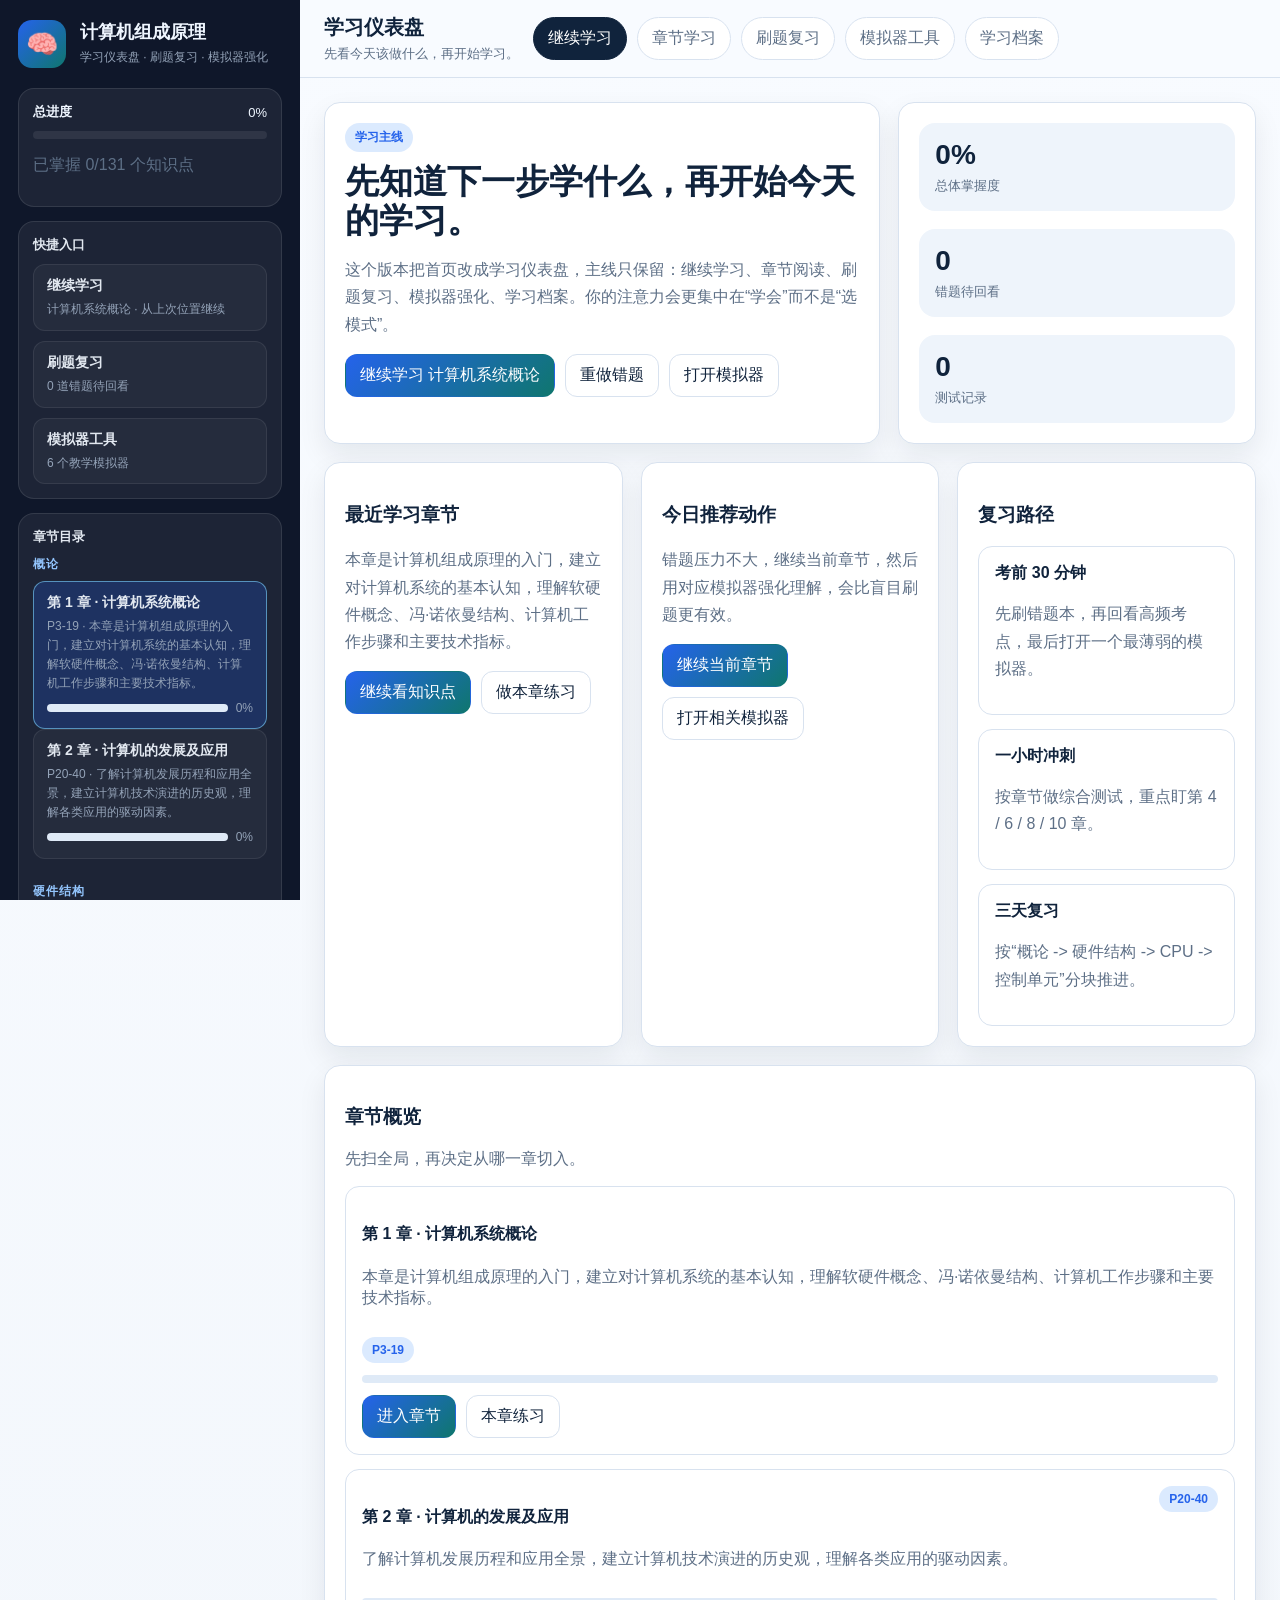
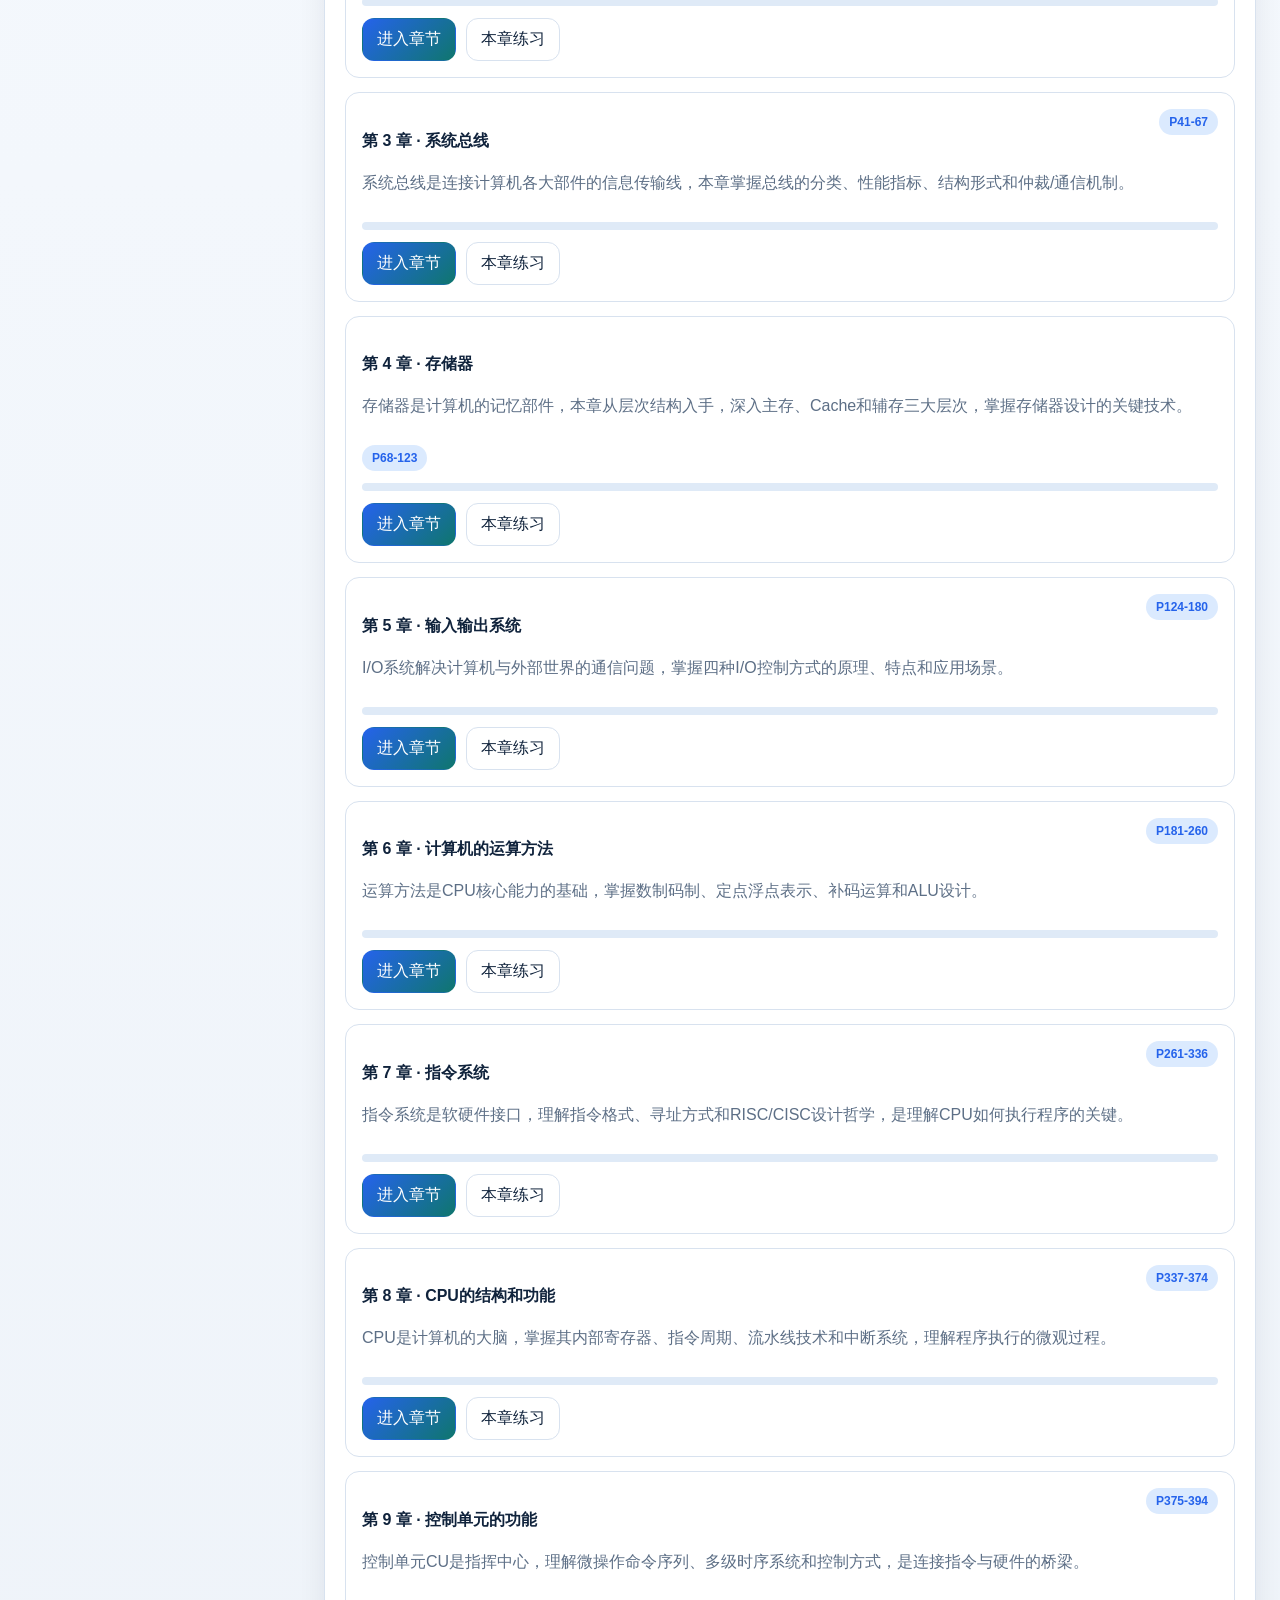
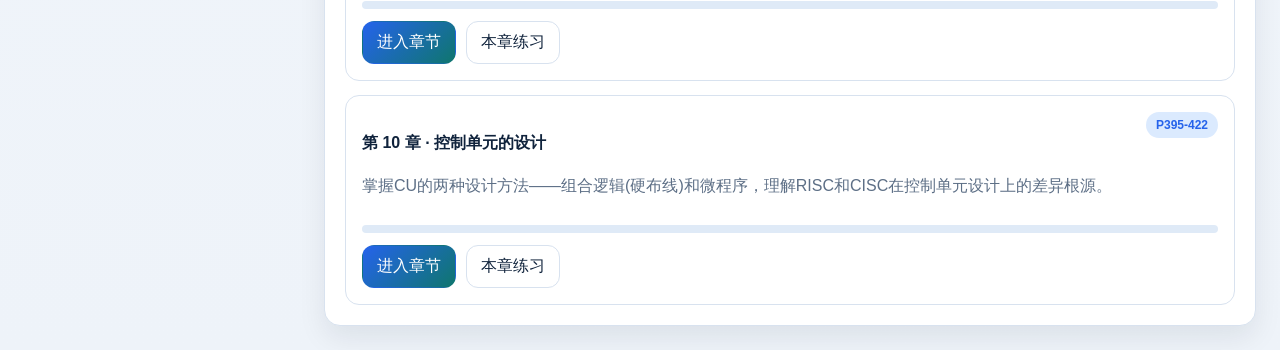
==== index.html @ 7521e86f "feat: rebuild study platform as modular static app" ====
<!DOCTYPE html>
<html lang="zh-CN">
  <head>
    <meta charset="UTF-8" />
    <meta name="viewport" content="width=device-width, initial-scale=1.0" />
    <meta
      name="description"
      content="计算机组成原理学习平台 v2：学习仪表盘、章节学习、刷题复习、模拟器工具一体化静态站。"
    />
    <meta name="theme-color" content="#0f172a" />
    <title>计算机组成原理学习平台</title>
    <link rel="icon" href="./favicon.ico" />
    <link rel="manifest" href="./manifest.json" />
    <link rel="stylesheet" href="./styles.css" />
  </head>
  <body>
    <div class="app-shell">
      <aside id="sidebar" class="sidebar"></aside>
      <div class="main-shell">
        <header id="topbar" class="topbar"></header>
        <main id="page" class="page" aria-live="polite"></main>
      </div>
    </div>
    <script type="module" src="./app.js"></script>
  </body>
</html>
---- styles.css ----
:root {
  --bg: #f4f7fb;
  --surface: #ffffff;
  --surface-alt: #eef4fb;
  --surface-strong: #dfeaf7;
  --ink: #10233c;
  --muted: #5d6f86;
  --line: #d8e2ef;
  --primary: #2563eb;
  --primary-soft: #dbeafe;
  --teal: #0f766e;
  --teal-soft: #ccfbf1;
  --amber: #d97706;
  --amber-soft: #ffedd5;
  --green: #15803d;
  --green-soft: #dcfce7;
  --rose: #be123c;
  --rose-soft: #ffe4e6;
  --shadow: 0 12px 28px rgba(15, 23, 42, 0.08);
  --radius: 16px;
}
* { box-sizing: border-box; }
html, body { margin: 0; padding: 0; min-height: 100%; }
body {
  font-family: -apple-system, BlinkMacSystemFont, 'PingFang SC', 'Segoe UI', sans-serif;
  color: var(--ink);
  background: linear-gradient(180deg, #f8fbff 0%, #eef3f9 100%);
}
button, input, select, textarea { font: inherit; }
a { color: inherit; text-decoration: none; }
ul { margin: 0; padding-left: 18px; }
.app-shell { display: grid; grid-template-columns: 300px minmax(0, 1fr); min-height: 100vh; }
.sidebar {
  background: #0f172a;
  color: #eff6ff;
  padding: 20px 18px;
  position: sticky;
  top: 0;
  align-self: start;
  height: 100vh;
  overflow: auto;
}
.brand { display: flex; gap: 14px; align-items: flex-start; margin-bottom: 20px; }
.brand-mark {
  width: 48px; height: 48px; border-radius: 14px; display: grid; place-items: center;
  background: linear-gradient(135deg, #2563eb, #0f766e); font-size: 26px;
}
.brand h1 { margin: 0; font-size: 18px; }
.brand p { margin: 4px 0 0; color: #94a3b8; font-size: 12px; line-height: 1.5; }
.progress-card, .side-card {
  background: rgba(255,255,255,.06);
  border: 1px solid rgba(255,255,255,.1);
  border-radius: 16px;
  padding: 14px;
  margin-bottom: 14px;
}
.progress-head, .side-card h3 {
  display: flex; justify-content: space-between; align-items: center;
  margin: 0 0 10px; font-size: 13px;
}
.side-card h3 { color: #e2e8f0; }
.progress-bar { height: 8px; border-radius: 999px; background: rgba(255,255,255,.08); overflow: hidden; }
.progress-bar > span { display: block; height: 100%; border-radius: inherit; background: linear-gradient(90deg, #60a5fa, #2dd4bf); }
.quick-list, .chapter-tree { display: grid; gap: 10px; }
.side-link, .chapter-link {
  width: 100%; text-align: left; border: 1px solid rgba(255,255,255,.08);
  background: rgba(255,255,255,.04); color: #e2e8f0; padding: 12px 13px;
  border-radius: 12px; cursor: pointer; transition: .2s ease;
}
.side-link:hover, .chapter-link:hover { background: rgba(255,255,255,.09); transform: translateY(-1px); }
.side-link strong, .chapter-link strong { display: block; font-size: 14px; margin-bottom: 4px; }
.side-link span, .chapter-link span { color: #94a3b8; font-size: 12px; line-height: 1.4; }
.chapter-part { margin-bottom: 14px; }
.chapter-part h4 { margin: 0 0 8px; font-size: 12px; color: #93c5fd; text-transform: uppercase; letter-spacing: .08em; }
.chapter-link.active { border-color: rgba(125, 211, 252, .6); background: rgba(37, 99, 235, .24); }
.chapter-link-meta { display: flex; justify-content: space-between; align-items: center; gap: 8px; margin-top: 8px; }
.main-shell { min-width: 0; display: grid; grid-template-rows: auto minmax(0,1fr); }
.topbar {
  position: sticky; top: 0; z-index: 5; background: rgba(248,251,255,.92);
  backdrop-filter: blur(14px); border-bottom: 1px solid var(--line);
  padding: 14px 24px; display: flex; gap: 14px; align-items: center; flex-wrap: wrap;
}
.topbar h2 { margin: 0 auto 0 0; font-size: 20px; }
.topbar p { margin: 4px 0 0; color: var(--muted); font-size: 13px; }
.nav-pills { display: flex; gap: 10px; flex-wrap: wrap; }
.pill, .btn {
  border: 1px solid var(--line); background: var(--surface); color: var(--muted);
  border-radius: 999px; padding: 10px 14px; cursor: pointer; transition: .2s ease;
}
.btn { border-radius: 12px; color: var(--ink); }
.pill.active { background: var(--ink); color: white; border-color: var(--ink); }
.btn:hover, .pill:hover { transform: translateY(-1px); box-shadow: 0 8px 18px rgba(15, 23, 42, .08); }
.btn.primary { background: linear-gradient(135deg, #2563eb, #0f766e); color: white; border-color: transparent; }
.btn.ghost { background: var(--surface-alt); }
.btn.danger { background: var(--rose-soft); color: var(--rose); border-color: transparent; }
.btn.success { background: var(--green-soft); color: var(--green); border-color: transparent; }
.btn.active { outline: 2px solid rgba(37,99,235,.18); border-color: var(--primary); }
.mobile-toggle { display: none; }
.page { padding: 24px; min-width: 0; }
.stack { display: grid; gap: 18px; }
.hero-grid, .dashboard-grid, .summary-grid, .sim-layout, .archive-grid, .sim-help {
  display: grid; gap: 18px;
}
.hero-grid { grid-template-columns: 1.4fr .9fr; }
.dashboard-grid { grid-template-columns: repeat(3, minmax(0, 1fr)); }
.summary-grid { grid-template-columns: repeat(3, minmax(0, 1fr)); }
.archive-grid { grid-template-columns: 1.1fr .9fr; }
.sim-layout { grid-template-columns: 320px minmax(0, 1fr); align-items: start; }
.sim-help { grid-template-columns: repeat(2, minmax(0, 1fr)); }
.card {
  background: var(--surface); border: 1px solid var(--line); border-radius: var(--radius);
  padding: 20px; box-shadow: var(--shadow);
}
.lead { color: var(--muted); line-height: 1.7; }
.badge, .chip, .meta-pill {
  display: inline-flex; align-items: center; gap: 6px; padding: 6px 10px;
  border-radius: 999px; font-size: 12px; font-weight: 600;
}
.badge { background: var(--primary-soft); color: var(--primary); }
.meta-pill { background: var(--surface-alt); color: var(--muted); }
.chip { background: var(--teal-soft); color: var(--teal); border: 0; cursor: pointer; }
.metric {
  display: grid; gap: 6px; padding: 16px; border-radius: 16px; background: var(--surface-alt);
}
.metric strong { font-size: 28px; }
.metric span { color: var(--muted); font-size: 13px; }
.action-row, .status-row, .toolbar, .filter-row, .list-inline, .chapter-map, .section-actions {
  display: flex; gap: 10px; flex-wrap: wrap;
}
.select, .input {
  width: 100%; border: 1px solid var(--line); border-radius: 12px; padding: 11px 12px;
  background: white; color: var(--ink);
}
.hero-title { font-size: 34px; margin: 10px 0; line-height: 1.15; }
.chapter-card-list, .section-list, .quiz-list, .wrongbook-list, .timeline, .path-list, .sim-stage {
  display: grid; gap: 14px;
}
.chapter-overview-card, .section-card, .quiz-card, .wrong-item, .timeline-card, .sim-card {
  border: 1px solid var(--line); border-radius: 14px; padding: 16px; background: var(--surface);
}
.chapter-overview-card:hover, .sim-card:hover { box-shadow: var(--shadow); }
.chapter-head { display: flex; justify-content: space-between; gap: 12px; align-items: flex-start; flex-wrap: wrap; margin-bottom: 12px; }
.mini-progress { height: 8px; background: var(--surface-strong); border-radius: 999px; overflow: hidden; }
.mini-progress span { display: block; height: 100%; background: linear-gradient(90deg, #2563eb, #22c55e); }
details.point-card {
  border: 1px solid var(--line); border-radius: 14px; padding: 14px 16px; background: #fcfdff;
}
.point-card + .point-card { margin-top: 12px; }
.point-card summary { list-style: none; cursor: pointer; display: grid; gap: 8px; }
.point-card summary::-webkit-details-marker { display: none; }
.point-title-row { display: flex; justify-content: space-between; gap: 12px; align-items: center; }
.point-title-row strong { font-size: 16px; }
.point-summary { color: var(--muted); line-height: 1.7; }
.point-body { margin-top: 12px; color: var(--ink); line-height: 1.8; }
.point-tip { margin-top: 10px; padding: 12px; border-radius: 12px; background: var(--amber-soft); color: #92400e; }
.svg-box { margin-top: 12px; padding: 14px; border-radius: 12px; background: #0f172a; overflow: auto; }
.svg-box svg { width: 100%; height: auto; display: block; }
.quiz-card.correct { border-color: rgba(21,128,61,.35); background: #f0fdf4; }
.quiz-card.wrong { border-color: rgba(190,24,60,.35); background: #fff1f2; }
.option-list { display: grid; gap: 10px; margin-top: 12px; }
.option-btn {
  width: 100%; text-align: left; border: 1px solid var(--line); background: white;
  border-radius: 12px; padding: 12px 14px; cursor: pointer; transition: .18s ease;
}
.option-btn:hover { border-color: var(--primary); background: #f8fbff; }
.option-btn.selected { border-color: var(--primary); background: var(--primary-soft); }
.option-btn.correct { border-color: var(--green); background: var(--green-soft); }
.option-btn.wrong { border-color: var(--rose); background: var(--rose-soft); }
.feedback {
  margin-top: 12px; padding: 12px 14px; border-radius: 12px; font-size: 14px; line-height: 1.7;
}
.feedback.correct { background: var(--green-soft); color: var(--green); }
.feedback.wrong { background: var(--rose-soft); color: var(--rose); }
.sim-card.active { border-color: var(--primary); background: #f8fbff; }
.sim-card p, .muted, .group-sub, .footer-note { color: var(--muted); }
.sim-stage canvas { width: 100%; max-width: 100%; border-radius: 14px; background: #0f172a; }
.score-box {
  display: flex; align-items: center; justify-content: space-between; gap: 12px; padding: 16px;
  border-radius: 14px; background: var(--surface-alt); margin-top: 14px;
}
.score-box strong { font-size: 30px; }
.table-like { display: grid; gap: 10px; }
.table-row {
  display: grid; grid-template-columns: 1.3fr 1fr 1fr; gap: 12px; padding: 12px 14px;
  border-radius: 12px; background: var(--surface-alt);
}
.empty-state {
  border: 1px dashed var(--line); border-radius: 16px; padding: 32px 20px; text-align: center;
  color: var(--muted); background: rgba(255,255,255,.45);
}
@media (max-width: 1100px) {
  .hero-grid, .dashboard-grid, .archive-grid, .sim-layout, .sim-help { grid-template-columns: 1fr; }
}
@media (max-width: 860px) {
  .app-shell { grid-template-columns: 1fr; }
  .sidebar {
    position: fixed; inset: 0 auto 0 0; width: min(86vw, 320px); transform: translateX(-100%);
    transition: transform .25s ease; z-index: 20;
  }
  .sidebar.open { transform: translateX(0); }
  .mobile-toggle { display: inline-flex; }
  .page, .topbar { padding-left: 16px; padding-right: 16px; }
  .topbar h2 { order: 2; width: 100%; }
}
@media (max-width: 640px) {
  .page { padding: 14px; }
  .hero-title { font-size: 28px; }
  .summary-grid { grid-template-columns: 1fr; }
  .table-row { grid-template-columns: 1fr; }
}

.error-box {
  margin-top: 14px;
  padding: 14px;
  border-radius: 12px;
  background: #0f172a;
  color: #e2e8f0;
  overflow: auto;
  white-space: pre-wrap;
}
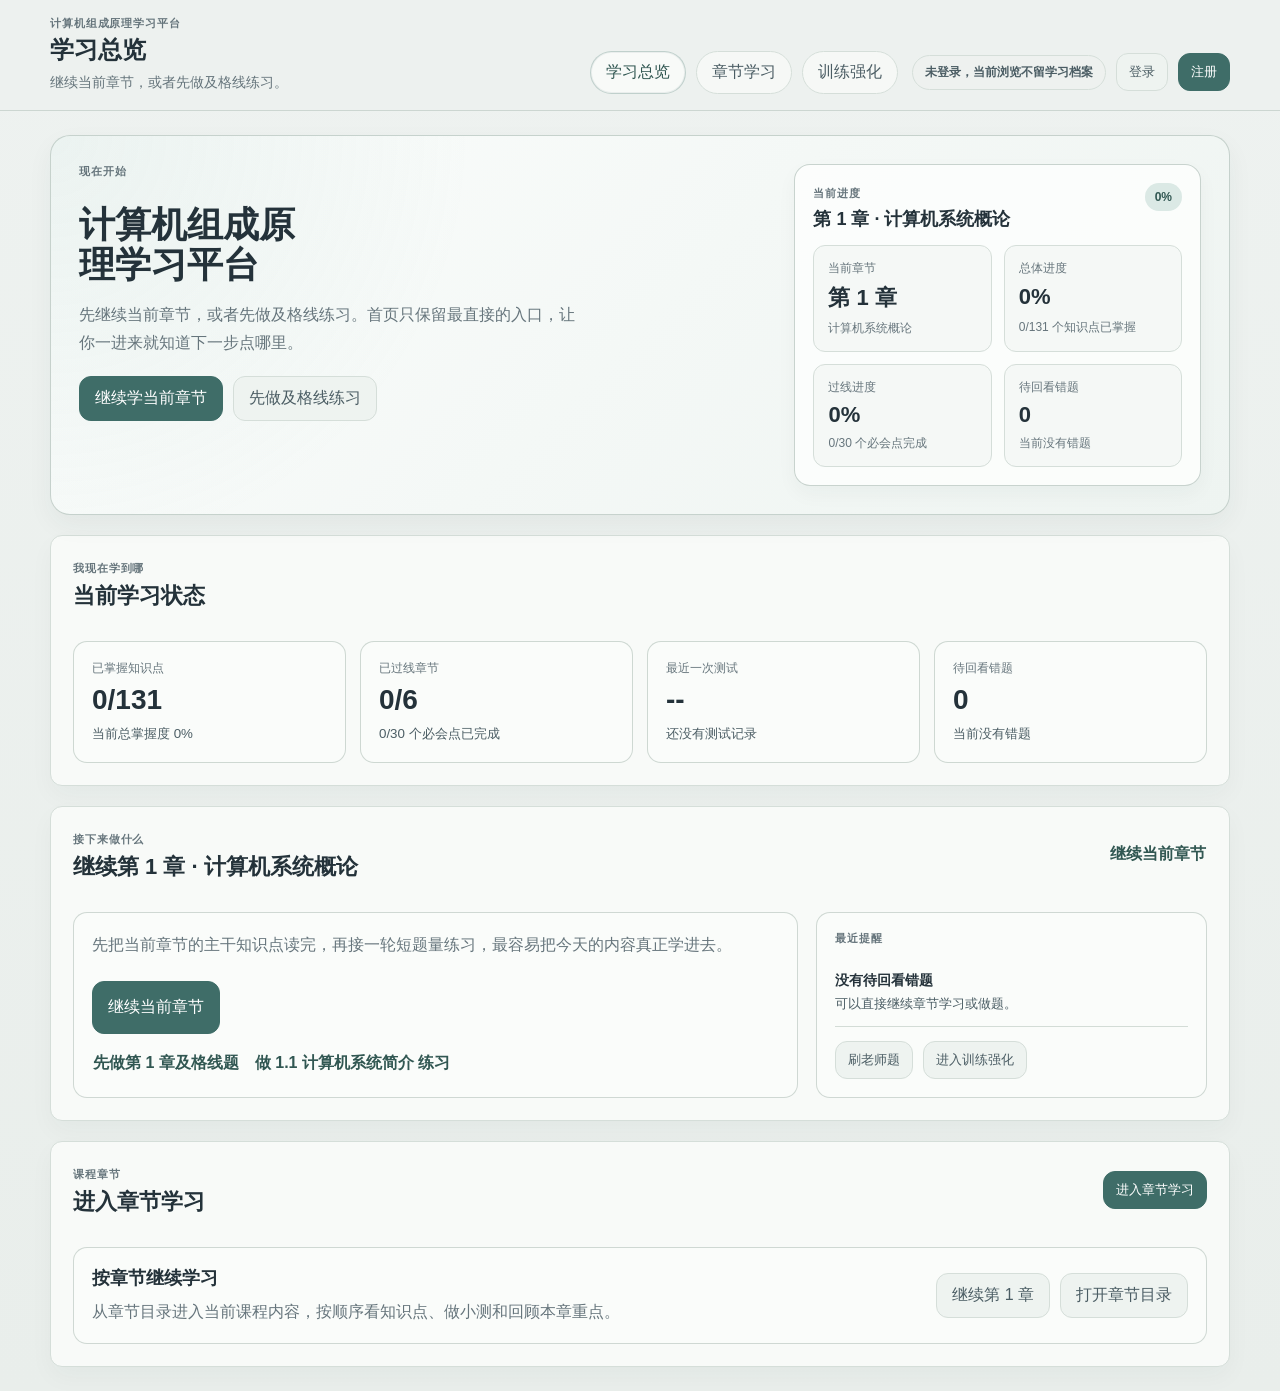
==== commit 24ec7b56: "Add branded site favicon set" ====
--- a/index.html
+++ b/index.html
@@ -9,7 +9,8 @@
     />
     <meta name="theme-color" content="#0f172a" />
     <title>计算机组成原理学习平台</title>
-    <link rel="icon" href="./favicon.ico" />
+    <link rel="icon" href="./favicon.svg" type="image/svg+xml" />
+    <link rel="alternate icon" href="./favicon.ico" />
     <link rel="manifest" href="./manifest.json" />
     <link rel="stylesheet" href="./styles.css" />
   </head>
--- a/styles.css
+++ b/styles.css
@@ -1,220 +1,1691 @@
 :root {
-  --bg: #f4f7fb;
-  --surface: #ffffff;
-  --surface-alt: #eef4fb;
-  --surface-strong: #dfeaf7;
-  --ink: #10233c;
-  --muted: #5d6f86;
-  --line: #d8e2ef;
-  --primary: #2563eb;
-  --primary-soft: #dbeafe;
-  --teal: #0f766e;
-  --teal-soft: #ccfbf1;
-  --amber: #d97706;
-  --amber-soft: #ffedd5;
-  --green: #15803d;
-  --green-soft: #dcfce7;
-  --rose: #be123c;
-  --rose-soft: #ffe4e6;
-  --shadow: 0 12px 28px rgba(15, 23, 42, 0.08);
-  --radius: 16px;
-}
+  --bg: #edf1ef;
+  --surface: #f8faf8;
+  --surface-soft: #f2f5f3;
+  --surface-alt: #e8eeeb;
+  --line: #d5ded9;
+  --line-strong: #c3cec8;
+  --ink: #24323a;
+  --muted: #66757c;
+  --muted-strong: #4b5d64;
+  --primary: #3f6d68;
+  --primary-soft: #dbe9e5;
+  --primary-strong: #315752;
+  --green: #3f8067;
+  --green-soft: #e3f0e8;
+  --amber: #9b7441;
+  --amber-soft: #f4eadb;
+  --rose: #9d616a;
+  --rose-soft: #f4e7ea;
+  --shadow: 0 10px 24px rgba(36, 50, 58, 0.035);
+  --radius: 12px;
+  --radius-sm: 9px;
+  --max-width: 1180px;
+}
+
 * { box-sizing: border-box; }
 html, body { margin: 0; padding: 0; min-height: 100%; }
 body {
   font-family: -apple-system, BlinkMacSystemFont, 'PingFang SC', 'Segoe UI', sans-serif;
+  background: linear-gradient(180deg, #eef2f0 0%, #e9eeeb 100%);
   color: var(--ink);
-  background: linear-gradient(180deg, #f8fbff 0%, #eef3f9 100%);
 }
 button, input, select, textarea { font: inherit; }
 a { color: inherit; text-decoration: none; }
+h1, h2, h3, h4, p { margin: 0; }
 ul { margin: 0; padding-left: 18px; }
-.app-shell { display: grid; grid-template-columns: 300px minmax(0, 1fr); min-height: 100vh; }
+
+.app-shell {
+  min-height: 100vh;
+  display: grid;
+  transition: grid-template-columns .2s ease;
+}
+.app-shell.overview-layout { grid-template-columns: minmax(0, 1fr); }
+.app-shell.workspace-layout { grid-template-columns: 276px minmax(0, 1fr); }
+.app-shell.workspace-layout.chapter-sidebar-collapsed { grid-template-columns: 76px minmax(0, 1fr); }
+
 .sidebar {
-  background: #0f172a;
-  color: #eff6ff;
+  background: #f1f4f2;
+  border-right: 1px solid var(--line);
   padding: 20px 18px;
   position: sticky;
   top: 0;
-  align-self: start;
   height: 100vh;
   overflow: auto;
 }
-.brand { display: flex; gap: 14px; align-items: flex-start; margin-bottom: 20px; }
-.brand-mark {
-  width: 48px; height: 48px; border-radius: 14px; display: grid; place-items: center;
-  background: linear-gradient(135deg, #2563eb, #0f766e); font-size: 26px;
-}
-.brand h1 { margin: 0; font-size: 18px; }
-.brand p { margin: 4px 0 0; color: #94a3b8; font-size: 12px; line-height: 1.5; }
-.progress-card, .side-card {
-  background: rgba(255,255,255,.06);
-  border: 1px solid rgba(255,255,255,.1);
-  border-radius: 16px;
+.sidebar-empty { display: none; }
+.sidebar.collapsed {
+  padding: 20px 10px;
+  overflow: hidden;
+}
+.rail-brand {
+  display: flex;
+  gap: 12px;
+  align-items: center;
+  margin-bottom: 18px;
+}
+.rail-brand-collapsed {
+  flex-direction: column;
+  align-items: center;
+}
+.rail-mark {
+  width: 38px;
+  height: 38px;
+  border-radius: 12px;
+  display: grid;
+  place-items: center;
+  background: #d8e5e0;
+  color: var(--primary-strong);
+  font-weight: 700;
+}
+.rail-brand h1 { font-size: 17px; }
+.rail-brand p { margin-top: 4px; color: var(--muted); font-size: 12px; }
+.rail-toolbar {
+  display: flex;
+  justify-content: flex-end;
+  margin-bottom: 14px;
+}
+.rail-collapse-btn {
+  width: 38px;
+  height: 38px;
+  padding: 0;
+}
+.rail-panel {
+  background: rgba(248, 250, 248, 0.88);
+  border: 1px solid var(--line);
+  border-radius: 12px;
   padding: 14px;
   margin-bottom: 14px;
-}
-.progress-head, .side-card h3 {
-  display: flex; justify-content: space-between; align-items: center;
-  margin: 0 0 10px; font-size: 13px;
-}
-.side-card h3 { color: #e2e8f0; }
-.progress-bar { height: 8px; border-radius: 999px; background: rgba(255,255,255,.08); overflow: hidden; }
-.progress-bar > span { display: block; height: 100%; border-radius: inherit; background: linear-gradient(90deg, #60a5fa, #2dd4bf); }
-.quick-list, .chapter-tree { display: grid; gap: 10px; }
-.side-link, .chapter-link {
-  width: 100%; text-align: left; border: 1px solid rgba(255,255,255,.08);
-  background: rgba(255,255,255,.04); color: #e2e8f0; padding: 12px 13px;
-  border-radius: 12px; cursor: pointer; transition: .2s ease;
-}
-.side-link:hover, .chapter-link:hover { background: rgba(255,255,255,.09); transform: translateY(-1px); }
-.side-link strong, .chapter-link strong { display: block; font-size: 14px; margin-bottom: 4px; }
-.side-link span, .chapter-link span { color: #94a3b8; font-size: 12px; line-height: 1.4; }
-.chapter-part { margin-bottom: 14px; }
-.chapter-part h4 { margin: 0 0 8px; font-size: 12px; color: #93c5fd; text-transform: uppercase; letter-spacing: .08em; }
-.chapter-link.active { border-color: rgba(125, 211, 252, .6); background: rgba(37, 99, 235, .24); }
-.chapter-link-meta { display: flex; justify-content: space-between; align-items: center; gap: 8px; margin-top: 8px; }
-.main-shell { min-width: 0; display: grid; grid-template-rows: auto minmax(0,1fr); }
+  box-shadow: 0 4px 10px rgba(36, 50, 58, 0.025);
+}
+.rail-progress .muted { margin-top: 8px; }
+.rail-head {
+  display: flex;
+  justify-content: space-between;
+  align-items: center;
+  margin-bottom: 10px;
+  font-size: 13px;
+}
+.rail-head span { color: var(--muted-strong); }
+.rail-stat {
+  display: flex;
+  justify-content: space-between;
+  gap: 12px;
+  font-size: 13px;
+  padding: 8px 0;
+  border-bottom: 1px solid rgba(215, 226, 232, 0.7);
+}
+.rail-stat:last-child { border-bottom: 0; }
+.rail-stat span { color: var(--muted); }
+.rail-stat strong { color: var(--ink); }
+.rail-panel h3 { font-size: 14px; margin-bottom: 10px; }
+.chapter-tree.compact { display: grid; gap: 8px; }
+.chapter-part { display: grid; gap: 6px; }
+.chapter-part h4 {
+  margin: 2px 0 0;
+  font-size: 12px;
+  color: var(--muted);
+  text-transform: uppercase;
+  letter-spacing: .08em;
+}
+.chapter-link {
+  width: 100%;
+  text-align: left;
+  border: 1px solid var(--line);
+  border-radius: 10px;
+  padding: 9px 11px;
+  background: var(--surface);
+  color: var(--ink);
+  cursor: pointer;
+  transition: .18s ease;
+}
+.chapter-link:hover { border-color: var(--line-strong); background: var(--surface-soft); }
+.chapter-link.active { border-color: var(--primary); background: #f1f6f4; }
+.chapter-link strong { display: block; font-size: 13px; line-height: 1.28; }
+.chapter-link span { display: block; margin-top: 3px; font-size: 11px; line-height: 1.42; color: var(--muted); }
+.chapter-link-row {
+  display: flex;
+  justify-content: space-between;
+  align-items: center;
+  gap: 8px;
+}
+.chapter-link-meta {
+  display: flex;
+  align-items: center;
+  flex-wrap: wrap;
+  gap: 6px 10px;
+  margin-top: 7px;
+  font-size: 11px;
+  color: var(--muted-strong);
+}
+.chapter-node {
+  display: grid;
+  gap: 6px;
+}
+.chapter-node-head {
+  display: grid;
+  grid-template-columns: minmax(0, 1fr) 30px;
+  gap: 6px;
+  align-items: stretch;
+}
+.chapter-expand-btn {
+  width: 30px;
+  height: 30px;
+  padding: 0;
+  min-height: 30px;
+  border-radius: 9px;
+  font-size: 11px;
+}
+.section-tree {
+  display: grid;
+  gap: 6px;
+  padding-left: 10px;
+}
+.section-link {
+  width: 100%;
+  text-align: left;
+  border: 1px solid rgba(197, 208, 202, 0.85);
+  border-radius: 9px;
+  padding: 8px 10px;
+  background: rgba(248, 250, 248, 0.92);
+  color: var(--ink);
+  cursor: pointer;
+  transition: .18s ease;
+}
+.section-link:hover { border-color: var(--line-strong); background: var(--surface-soft); }
+.section-link.active { border-color: var(--primary); background: #ecf4f1; }
+.section-link-row {
+  display: flex;
+  align-items: center;
+  justify-content: space-between;
+  gap: 6px;
+}
+.section-link strong { display: block; font-size: 12px; line-height: 1.28; }
+.section-link span { display: block; margin-top: 2px; font-size: 11px; line-height: 1.38; color: var(--muted); }
+.chapter-outline-list, .stack-xs, .featured-list, .dense-list, .timeline-list, .wrongbook-list, .point-list, .simulator-card-list { display: grid; gap: 10px; }
+.outline-chip, .map-row, .featured-item, .timeline-item {
+  padding: 10px 12px;
+  border-radius: 10px;
+  background: var(--surface-alt);
+  color: var(--muted-strong);
+  font-size: 13px;
+}
+.featured-item, .timeline-item { display: grid; gap: 4px; }
+.timeline-item small { color: var(--muted); }
+
+.main-shell { min-width: 0; display: grid; grid-template-rows: auto minmax(0, 1fr); }
 .topbar {
-  position: sticky; top: 0; z-index: 5; background: rgba(248,251,255,.92);
-  backdrop-filter: blur(14px); border-bottom: 1px solid var(--line);
-  padding: 14px 24px; display: flex; gap: 14px; align-items: center; flex-wrap: wrap;
-}
-.topbar h2 { margin: 0 auto 0 0; font-size: 20px; }
-.topbar p { margin: 4px 0 0; color: var(--muted); font-size: 13px; }
-.nav-pills { display: flex; gap: 10px; flex-wrap: wrap; }
-.pill, .btn {
-  border: 1px solid var(--line); background: var(--surface); color: var(--muted);
-  border-radius: 999px; padding: 10px 14px; cursor: pointer; transition: .2s ease;
-}
-.btn { border-radius: 12px; color: var(--ink); }
-.pill.active { background: var(--ink); color: white; border-color: var(--ink); }
-.btn:hover, .pill:hover { transform: translateY(-1px); box-shadow: 0 8px 18px rgba(15, 23, 42, .08); }
-.btn.primary { background: linear-gradient(135deg, #2563eb, #0f766e); color: white; border-color: transparent; }
-.btn.ghost { background: var(--surface-alt); }
-.btn.danger { background: var(--rose-soft); color: var(--rose); border-color: transparent; }
-.btn.success { background: var(--green-soft); color: var(--green); border-color: transparent; }
-.btn.active { outline: 2px solid rgba(37,99,235,.18); border-color: var(--primary); }
+  position: sticky;
+  top: 0;
+  z-index: 10;
+  background: rgba(237, 241, 239, 0.9);
+  backdrop-filter: blur(14px);
+  border-bottom: 1px solid rgba(197, 208, 202, 0.82);
+  padding: 16px 24px;
+}
+.topbar-inner {
+  width: min(100%, var(--max-width));
+  margin: 0 auto;
+  display: flex;
+  justify-content: space-between;
+  align-items: flex-end;
+  gap: 18px;
+  flex-wrap: wrap;
+}
+.topbar-left {
+  display: flex;
+  gap: 14px;
+  align-items: flex-start;
+}
+.topbar-copy {
+  display: grid;
+  gap: 2px;
+}
+.topbar-right {
+  display: flex;
+  gap: 14px;
+  align-items: center;
+  justify-content: flex-end;
+  flex-wrap: wrap;
+}
+.account-bar {
+  display: flex;
+  gap: 10px;
+  align-items: center;
+  flex-wrap: wrap;
+}
+.sync-pill {
+  display: inline-flex;
+  align-items: center;
+  padding: 8px 12px;
+  border-radius: 999px;
+  background: #eef3f0;
+  border: 1px solid var(--line);
+  color: var(--muted-strong);
+  font-size: 12px;
+  font-weight: 600;
+}
+.sync-pill.synced { background: var(--green-soft); color: var(--green); }
+.sync-pill.pending { background: var(--amber-soft); color: var(--amber); }
+.sync-pill.syncing { background: var(--primary-soft); color: var(--primary-strong); }
+.sync-pill.sync-error { background: var(--rose-soft); color: var(--rose); }
+.sync-pill.local-only { background: #eef1ef; color: var(--muted-strong); }
+.topbar h2 { margin-top: 4px; font-size: 24px; line-height: 1.1; }
+.topbar p { margin-top: 6px; color: var(--muted); font-size: 14px; max-width: 720px; line-height: 1.6; }
+.eyebrow {
+  display: inline-flex;
+  align-items: center;
+  gap: 6px;
+  font-size: 11px;
+  font-weight: 700;
+  text-transform: uppercase;
+  letter-spacing: .08em;
+  color: var(--muted);
+}
+.primary-tabs {
+  display: flex;
+  gap: 10px;
+  flex-wrap: wrap;
+}
+.primary-tab, .segment-tab, .btn, .icon-btn, .text-link, .chip-btn {
+  border: 1px solid transparent;
+  background: transparent;
+  color: inherit;
+  cursor: pointer;
+}
+.primary-tab {
+  padding: 10px 15px;
+  border-radius: 999px;
+  background: rgba(248, 250, 248, 0.78);
+  border-color: var(--line);
+  color: var(--muted-strong);
+  transition: .18s ease;
+}
+.primary-tab.active {
+  background: var(--surface);
+  border-color: rgba(63, 109, 104, 0.3);
+  color: var(--primary-strong);
+  box-shadow: inset 0 0 0 1px rgba(63, 109, 104, 0.08);
+}
+.icon-btn {
+  width: 40px;
+  height: 40px;
+  border-radius: 12px;
+  background: rgba(248, 250, 248, 0.86);
+  border: 1px solid var(--line);
+}
 .mobile-toggle { display: none; }
-.page { padding: 24px; min-width: 0; }
-.stack { display: grid; gap: 18px; }
-.hero-grid, .dashboard-grid, .summary-grid, .sim-layout, .archive-grid, .sim-help {
-  display: grid; gap: 18px;
-}
-.hero-grid { grid-template-columns: 1.4fr .9fr; }
-.dashboard-grid { grid-template-columns: repeat(3, minmax(0, 1fr)); }
-.summary-grid { grid-template-columns: repeat(3, minmax(0, 1fr)); }
-.archive-grid { grid-template-columns: 1.1fr .9fr; }
-.sim-layout { grid-template-columns: 320px minmax(0, 1fr); align-items: start; }
-.sim-help { grid-template-columns: repeat(2, minmax(0, 1fr)); }
-.card {
-  background: var(--surface); border: 1px solid var(--line); border-radius: var(--radius);
-  padding: 20px; box-shadow: var(--shadow);
-}
-.lead { color: var(--muted); line-height: 1.7; }
-.badge, .chip, .meta-pill {
-  display: inline-flex; align-items: center; gap: 6px; padding: 6px 10px;
-  border-radius: 999px; font-size: 12px; font-weight: 600;
-}
-.badge { background: var(--primary-soft); color: var(--primary); }
-.meta-pill { background: var(--surface-alt); color: var(--muted); }
-.chip { background: var(--teal-soft); color: var(--teal); border: 0; cursor: pointer; }
-.metric {
-  display: grid; gap: 6px; padding: 16px; border-radius: 16px; background: var(--surface-alt);
-}
-.metric strong { font-size: 28px; }
-.metric span { color: var(--muted); font-size: 13px; }
-.action-row, .status-row, .toolbar, .filter-row, .list-inline, .chapter-map, .section-actions {
-  display: flex; gap: 10px; flex-wrap: wrap;
+.page {
+  min-width: 0;
+  padding: 24px;
+}
+.page-stack, .overview-stack { width: min(100%, var(--max-width)); margin: 0 auto; display: grid; gap: 20px; }
+.surface-panel {
+  background: var(--surface);
+  border: 1px solid var(--line);
+  border-radius: var(--radius);
+  padding: 22px;
+  box-shadow: var(--shadow);
+}
+.compact-panel { padding: 18px; }
+.emphasis-panel { background: linear-gradient(180deg, #f7faf8 0%, #f1f5f3 100%); }
+.body-copy, .muted, .question-head span, .wrong-meta, .footer-note { color: var(--muted); line-height: 1.7; }
+.auth-layer {
+  position: fixed;
+  inset: 0;
+  pointer-events: none;
+  z-index: 40;
+}
+.auth-layer.open {
+  pointer-events: auto;
+}
+.auth-backdrop {
+  position: absolute;
+  inset: 0;
+  background: rgba(26, 36, 41, 0.42);
+}
+.auth-modal {
+  position: absolute;
+  top: 50%;
+  left: 50%;
+  width: min(92vw, 520px);
+  transform: translate(-50%, -50%);
+  display: grid;
+  gap: 18px;
+  box-shadow: 0 24px 60px rgba(23, 35, 40, 0.16);
+}
+.auth-modal-head {
+  display: flex;
+  justify-content: space-between;
+  gap: 16px;
+  align-items: flex-start;
+}
+.auth-stack {
+  display: grid;
+  gap: 14px;
+}
+.field-stack {
+  display: grid;
+  gap: 8px;
+}
+.field-label {
+  color: var(--muted-strong);
+  font-size: 13px;
+  font-weight: 600;
+}
+.auth-info-card,
+.generated-box {
+  display: grid;
+  gap: 10px;
+  padding: 16px;
+  border-radius: 12px;
+  background: var(--surface-soft);
+  border: 1px solid var(--line);
+}
+.auth-info-row {
+  display: flex;
+  justify-content: space-between;
+  gap: 12px;
+  align-items: center;
+}
+.auth-info-row span {
+  color: var(--muted);
+  font-size: 13px;
+}
+.auth-info-row strong {
+  color: var(--ink);
+  font-size: 14px;
+}
+.danger-box {
+  display: grid;
+  gap: 10px;
+  padding: 16px;
+  border-radius: 12px;
+  background: #fbf4f5;
+  border: 1px solid rgba(157, 97, 106, 0.2);
+}
+.section-heading {
+  display: flex;
+  justify-content: space-between;
+  gap: 14px;
+  align-items: center;
+  margin-bottom: 16px;
+}
+.section-heading.align-start { align-items: flex-start; }
+.section-heading.spread { align-items: flex-start; }
+.section-heading h3 { margin-top: 6px; font-size: 22px; line-height: 1.24; }
+.soft-badge, .tiny-pill, .status-pill, .info-pill {
+  display: inline-flex;
+  align-items: center;
+  justify-content: center;
+  border-radius: 999px;
+  font-size: 12px;
+  font-weight: 600;
+}
+.soft-badge { padding: 7px 10px; background: var(--primary-soft); color: var(--primary-strong); }
+.tiny-pill { padding: 5px 8px; background: #e7edea; color: var(--muted-strong); }
+.info-pill { padding: 8px 12px; background: #e6efeb; color: var(--primary-strong); }
+.status-pill { padding: 7px 10px; background: #e8eeeb; color: var(--muted-strong); }
+.status-pill.mastered { background: var(--green-soft); color: var(--green); }
+.status-pill.review { background: var(--amber-soft); color: var(--amber); }
+
+.overview-hero {
+  display: grid;
+  grid-template-columns: minmax(0, 1.45fr) minmax(280px, .85fr);
+  gap: 22px;
+  align-items: stretch;
+  background:
+    radial-gradient(circle at top left, rgba(122, 171, 160, 0.12) 0%, rgba(122, 171, 160, 0) 34%),
+    linear-gradient(135deg, #fbfdfc 0%, #f4f8f6 50%, #eef4f1 100%);
+  border: 1px solid rgba(191, 204, 198, 0.86);
+  border-radius: 20px;
+  padding: 28px;
+  box-shadow: 0 10px 26px rgba(36, 50, 58, 0.05);
+  position: relative;
+  overflow: hidden;
+}
+.hero-title {
+  margin-top: 10px;
+  font-size: 36px;
+  line-height: 1.12;
+  max-width: 11ch;
+  letter-spacing: 0;
+}
+.hero-copy {
+  display: grid;
+  align-content: start;
+  gap: 16px;
+}
+.hero-copy .body-copy { max-width: 56ch; }
+.hero-actions { margin-top: 4px; }
+.hero-side { display: flex; align-items: stretch; }
+.hero-note {
+  width: 100%;
+  display: grid;
+  gap: 14px;
+  align-content: start;
+  background: rgba(252, 253, 252, 0.92);
+  border: 1px solid rgba(191, 204, 198, 0.86);
+  border-radius: 16px;
+  box-shadow: 0 8px 20px rgba(36, 50, 58, 0.04);
+}
+.hero-note-head {
+  display: flex;
+  justify-content: space-between;
+  align-items: flex-start;
+  gap: 12px;
+}
+.hero-note-head h4 {
+  margin-top: 6px;
+  font-size: 18px;
+  line-height: 1.35;
+}
+.hero-status-card .metric-card strong {
+  font-size: 22px;
+}
+.hero-status-card .metric-grid.single-column {
+  grid-template-columns: repeat(2, minmax(0, 1fr));
+}
+.hero-status-card .metric-card small {
+  color: var(--muted);
+  font-size: 12px;
+  line-height: 1.5;
+}
+.metric-grid { display: grid; grid-template-columns: repeat(3, minmax(0, 1fr)); gap: 12px; }
+.metric-grid.single-column { grid-template-columns: 1fr; width: 100%; }
+.metric-card {
+  border: 1px solid var(--line);
+  border-radius: 12px;
+  padding: 14px;
+  background: rgba(245, 248, 246, 0.95);
+  display: grid;
+  gap: 6px;
+}
+.metric-card span { color: var(--muted); font-size: 12px; }
+.metric-card strong { font-size: 24px; font-weight: 700; }
+.hero-meta-grid { display: grid; grid-template-columns: repeat(3, minmax(120px, 1fr)); gap: 12px; }
+.overview-metrics-panel,
+.overview-next-panel {
+  display: grid;
+  gap: 16px;
+}
+.overview-metrics-grid {
+  display: grid;
+  grid-template-columns: repeat(4, minmax(0, 1fr));
+  gap: 14px;
+}
+.overview-number-card {
+  display: grid;
+  gap: 8px;
+  padding: 18px;
+  border-radius: 14px;
+  border: 1px solid rgba(197, 208, 202, 0.82);
+  background: rgba(250, 252, 250, 0.92);
+}
+.overview-number-card span {
+  color: var(--muted);
+  font-size: 12px;
+}
+.overview-number-card strong {
+  font-size: 28px;
+  line-height: 1.1;
+  color: var(--ink);
+}
+.overview-number-card small {
+  color: var(--muted-strong);
+  line-height: 1.5;
+}
+.overview-next-layout {
+  display: grid;
+  grid-template-columns: minmax(0, 1.3fr) minmax(260px, .7fr);
+  gap: 18px;
+}
+.overview-chapter-entry {
+  display: grid;
+  gap: 16px;
+}
+.overview-entry-row {
+  display: grid;
+  grid-template-columns: minmax(0, 1.2fr) auto;
+  gap: 18px;
+  align-items: center;
+  padding: 18px;
+  border: 1px solid rgba(197, 208, 202, 0.8);
+  border-radius: 14px;
+  background: rgba(250, 252, 250, 0.9);
+}
+.overview-entry-copy {
+  display: grid;
+  gap: 8px;
+}
+.overview-entry-copy strong {
+  font-size: 18px;
+  color: var(--ink);
+}
+.overview-entry-actions {
+  display: flex;
+  flex-wrap: wrap;
+  gap: 10px;
+  justify-content: flex-end;
+}
+.next-main-card,
+.next-side-card {
+  border: 1px solid rgba(197, 208, 202, 0.8);
+  border-radius: 14px;
+  background: rgba(250, 252, 250, 0.9);
+  padding: 18px;
+}
+.next-main-card {
+  display: grid;
+  gap: 14px;
+}
+.next-links {
+  display: flex;
+  flex-wrap: wrap;
+  gap: 14px;
+}
+.next-side-card {
+  display: grid;
+  gap: 14px;
+  align-content: start;
+}
+.mini-wrong-row {
+  display: grid;
+  gap: 4px;
+  padding: 12px 0;
+  border-bottom: 1px solid rgba(197, 208, 202, 0.72);
+}
+.mini-wrong-row:last-of-type {
+  border-bottom: 0;
+  padding-bottom: 0;
+}
+.mini-wrong-row strong {
+  font-size: 14px;
+}
+.mini-wrong-row span {
+  color: var(--muted-strong);
+  font-size: 13px;
+  line-height: 1.5;
+}
+.mini-wrong-row.empty strong {
+  color: var(--ink);
+}
+.next-side-actions {
+  display: flex;
+  flex-wrap: wrap;
+  gap: 10px;
+}
+.workspace-grid { display: grid; grid-template-columns: minmax(0, 1.35fr) minmax(280px, .85fr); gap: 18px; align-items: start; }
+.overview-main, .overview-side { display: grid; gap: 18px; }
+.overview-stat-list {
+  display: grid;
+  gap: 12px;
+}
+.overview-stat-row {
+  display: flex;
+  justify-content: space-between;
+  gap: 14px;
+  align-items: center;
+  padding: 12px 0;
+  border-bottom: 1px solid rgba(197, 208, 202, 0.75);
+}
+.overview-stat-row:last-child { border-bottom: 0; padding-bottom: 0; }
+.overview-stat-row:first-child { padding-top: 0; }
+.overview-stat-row span {
+  color: var(--muted);
+  font-size: 13px;
+}
+.overview-stat-row strong {
+  font-size: 15px;
+  color: var(--ink);
+}
+.wrong-grid, .chapter-overview-grid, .guide-grid, .summary-board { display: grid; gap: 18px; }
+.wrong-grid { grid-template-columns: repeat(2, minmax(0, 1fr)); }
+.chapter-overview-grid { grid-template-columns: repeat(2, minmax(0, 1fr)); }
+.guide-grid { grid-template-columns: repeat(2, minmax(0, 1fr)); }
+.summary-board { grid-template-columns: repeat(3, minmax(0, 1fr)); }
+.summary-column h4 { margin-bottom: 10px; font-size: 15px; }
+.chapter-overview-card, .wrong-card, .dense-row, .simulator-card, .quiz-card, .wrong-item, .point-card {
+  border: 1px solid var(--line);
+  border-radius: 12px;
+  background: var(--surface);
+}
+.chapter-overview-card, .wrong-card, .wrong-item, .simulator-card, .quiz-card { padding: 16px; }
+.chapter-card-head, .simulator-card-head, .point-card-head, .question-head { display: grid; gap: 8px; }
+.chapter-card-head { display: flex; justify-content: space-between; gap: 16px; align-items: flex-start; }
+.chapter-overview-card {
+  display: grid;
+  gap: 12px;
+  padding: 18px;
+}
+.chapter-overview-card h4 { margin-top: 8px; font-size: 18px; }
+.chapter-card-summary {
+  margin-top: 8px;
+  color: var(--muted);
+  line-height: 1.6;
+  display: -webkit-box;
+  -webkit-line-clamp: 2;
+  -webkit-box-orient: vertical;
+  overflow: hidden;
+}
+.chapter-card-progress-row {
+  display: flex;
+  justify-content: space-between;
+  align-items: center;
+  gap: 12px;
+}
+.chapter-card-progress-row span {
+  color: var(--muted);
+  font-size: 13px;
+}
+.chapter-card-progress-row strong {
+  font-size: 15px;
+}
+.chapter-card-meta {
+  display: flex;
+  flex-wrap: wrap;
+  gap: 8px;
+}
+.chapter-card-meta.secondary span {
+  padding: 5px 9px;
+  background: #f1f5f3;
+  color: var(--muted-strong);
+}
+.chapter-card-meta span {
+  display: inline-flex;
+  align-items: center;
+  padding: 6px 10px;
+  border-radius: 999px;
+  background: var(--surface-alt);
+  color: var(--muted-strong);
+  font-size: 12px;
+}
+.card-actions, .action-row, .point-actions { display: flex; gap: 10px; flex-wrap: wrap; }
+.action-row.small { gap: 8px; }
+.text-link {
+  padding: 0;
+  color: var(--primary-strong);
+  font-weight: 600;
+}
+.progress-bar, .mini-progress {
+  height: 8px;
+  border-radius: 999px;
+  background: #dde5e0;
+  overflow: hidden;
+}
+.progress-bar > span, .mini-progress span {
+  display: block;
+  height: 100%;
+  border-radius: inherit;
+  background: linear-gradient(90deg, #8db1a7, #466d67);
+}
+.plain-list { display: grid; gap: 8px; color: var(--muted-strong); }
+.pill-list { display: flex; gap: 10px; flex-wrap: wrap; }
+.featured-item span, .dense-row span { color: var(--muted); font-size: 13px; }
+.dense-row {
+  width: 100%;
+  text-align: left;
+  padding: 14px;
+  display: flex;
+  justify-content: space-between;
+  gap: 12px;
+  cursor: pointer;
+}
+.dense-row em { font-style: normal; color: var(--primary-strong); font-weight: 700; }
+.dense-row > div { display: grid; gap: 4px; }
+.chapter-stack .section-heading h3, .training-stack .section-heading h3 { font-size: 22px; }
+.compact-heading {
+  margin-bottom: 14px;
+}
+.chapter-hero {
+  background: linear-gradient(180deg, #f7faf8 0%, #eff4f1 100%);
+}
+.chapter-hero-layout {
+  display: grid;
+  grid-template-columns: minmax(0, 1.35fr) minmax(280px, .85fr);
+  gap: 20px;
+  align-items: start;
+}
+.chapter-hero-copy {
+  display: grid;
+  gap: 14px;
+}
+.chapter-hero-tags {
+  display: flex;
+  flex-wrap: wrap;
+  gap: 8px;
+}
+.chapter-hero-tags span {
+  display: inline-flex;
+  align-items: center;
+  padding: 7px 11px;
+  border-radius: 999px;
+  background: rgba(232, 238, 235, 0.95);
+  color: var(--muted-strong);
+  font-size: 12px;
+}
+.chapter-hero-metrics {
+  align-self: stretch;
+}
+.chapter-guide-card {
+  display: grid;
+  align-content: start;
+}
+.section-head-actions {
+  display: flex;
+  align-items: center;
+  gap: 10px;
+  flex-wrap: wrap;
+}
+.section-block {
+  padding: 24px;
+  border-radius: 16px;
+  background: linear-gradient(180deg, #fafcfb 0%, #f4f7f5 100%);
+}
+.section-block + .section-block {
+  margin-top: 4px;
+}
+.section-overview-stack,
+.section-mode-shell {
+  display: grid;
+  gap: 18px;
+}
+.section-overview-card {
+  display: grid;
+  gap: 16px;
+}
+.section-mode-nav {
+  display: flex;
+  justify-content: space-between;
+  gap: 12px;
+  align-items: center;
+}
+.section-mode-switch {
+  display: flex;
+  flex-wrap: wrap;
+  gap: 10px;
+  justify-content: flex-end;
+}
+.training-shell {
+  display: grid;
+  gap: 18px;
+  background: linear-gradient(180deg, #f8faf8 0%, #f3f6f4 100%);
+}
+.training-shell-head {
+  display: grid;
+  grid-template-columns: minmax(0, 1.45fr) minmax(260px, .75fr);
+  gap: 18px;
+  align-items: start;
+}
+.training-status-card {
+  border: 1px solid var(--line);
+  border-radius: 10px;
+  padding: 13px 14px;
+  background: rgba(242, 245, 243, 0.94);
+  display: grid;
+  gap: 6px;
+}
+.training-status-card h4 {
+  font-size: 16px;
+  line-height: 1.35;
+}
+.training-tabs { margin-top: 12px; }
+.training-panel {
+  min-width: 0;
+}
+.training-panel-sheet {
+  background: var(--surface);
+  border: 1px solid var(--line);
+  border-radius: 14px;
+  padding: 20px;
+  box-shadow: 0 8px 18px rgba(36, 50, 58, 0.03);
+}
+.training-panel-head {
+  margin-bottom: 18px;
+}
+.test-sheet {
+  background: linear-gradient(180deg, #fbfcfb 0%, #f6f8f7 100%);
+}
+.point-list {
+  gap: 16px;
+}
+.point-card {
+  padding: 0;
+  overflow: hidden;
+  background: #fcfdfc;
+  border-radius: 16px;
+  box-shadow: 0 6px 16px rgba(36, 50, 58, 0.035);
+}
+.point-card summary {
+  list-style: none;
+  cursor: pointer;
+  display: grid;
+  gap: 16px;
+  padding: 20px;
+}
+.point-card summary::-webkit-details-marker { display: none; }
+.point-card-head {
+  grid-template-columns: minmax(0, 1fr) auto;
+  align-items: start;
+}
+.point-label-row {
+  display: flex;
+  align-items: center;
+  gap: 10px;
+}
+.point-index {
+  display: inline-flex;
+  align-items: center;
+  justify-content: center;
+  min-width: 32px;
+  height: 32px;
+  padding: 0 10px;
+  border-radius: 999px;
+  background: linear-gradient(180deg, #eff5f2 0%, #e1ebe6 100%);
+  color: var(--primary-strong);
+  font-size: 12px;
+  font-weight: 700;
+}
+.point-card-head strong {
+  font-size: 18px;
+  line-height: 1.35;
+}
+.point-conclusion {
+  padding: 16px 18px;
+  border-radius: 14px;
+  background: linear-gradient(180deg, #e8f0ec 0%, #eef4f1 100%);
+  color: var(--primary-strong);
+  font-weight: 600;
+  line-height: 1.6;
+}
+.point-excerpt {
+  display: grid;
+  gap: 6px;
+  padding: 2px 2px 0;
+}
+.point-excerpt span, .detail-label, .field-label {
+  font-size: 12px;
+  font-weight: 700;
+  color: var(--muted);
+  text-transform: uppercase;
+  letter-spacing: .06em;
+}
+.point-excerpt p { color: var(--muted-strong); line-height: 1.7; }
+.point-hint-row {
+  display: flex;
+  justify-content: space-between;
+  gap: 12px;
+  color: var(--muted);
+  font-size: 13px;
+  padding-top: 2px;
+  border-top: 1px dashed rgba(197, 208, 202, 0.9);
+}
+.point-detail-wrap {
+  border-top: 1px solid var(--line);
+  padding: 0 20px 20px;
+  display: grid;
+  gap: 16px;
+  background: linear-gradient(180deg, rgba(245, 248, 246, 0.95) 0%, rgba(249, 251, 250, 0.95) 100%);
+}
+.point-detail-block {
+  padding-top: 18px;
+  border-top: 4px solid transparent;
+}
+.point-body { margin-top: 8px; line-height: 1.85; color: var(--ink); }
+.point-meta-grid { display: grid; grid-template-columns: repeat(2, minmax(0, 1fr)); gap: 14px; }
+.point-tip, .point-compare {
+  padding: 16px;
+  border-radius: 12px;
+  background: var(--surface-alt);
+}
+.point-tip p { margin-top: 8px; color: #8b5b18; line-height: 1.7; }
+.svg-box {
+  padding: 14px;
+  border-radius: 12px;
+  background: linear-gradient(180deg, #f7faf8 0%, #eef4f1 100%);
+  border: 1px solid rgba(183, 198, 190, 0.95);
+  overflow: auto;
+}
+.svg-box svg {
+  width: 100%;
+  height: auto;
+  display: block;
+  min-width: 540px;
 }
 .select, .input {
-  width: 100%; border: 1px solid var(--line); border-radius: 12px; padding: 11px 12px;
-  background: white; color: var(--ink);
-}
-.hero-title { font-size: 34px; margin: 10px 0; line-height: 1.15; }
-.chapter-card-list, .section-list, .quiz-list, .wrongbook-list, .timeline, .path-list, .sim-stage {
-  display: grid; gap: 14px;
-}
-.chapter-overview-card, .section-card, .quiz-card, .wrong-item, .timeline-card, .sim-card {
-  border: 1px solid var(--line); border-radius: 14px; padding: 16px; background: var(--surface);
-}
-.chapter-overview-card:hover, .sim-card:hover { box-shadow: var(--shadow); }
-.chapter-head { display: flex; justify-content: space-between; gap: 12px; align-items: flex-start; flex-wrap: wrap; margin-bottom: 12px; }
-.mini-progress { height: 8px; background: var(--surface-strong); border-radius: 999px; overflow: hidden; }
-.mini-progress span { display: block; height: 100%; background: linear-gradient(90deg, #2563eb, #22c55e); }
-details.point-card {
-  border: 1px solid var(--line); border-radius: 14px; padding: 14px 16px; background: #fcfdff;
-}
-.point-card + .point-card { margin-top: 12px; }
-.point-card summary { list-style: none; cursor: pointer; display: grid; gap: 8px; }
-.point-card summary::-webkit-details-marker { display: none; }
-.point-title-row { display: flex; justify-content: space-between; gap: 12px; align-items: center; }
-.point-title-row strong { font-size: 16px; }
-.point-summary { color: var(--muted); line-height: 1.7; }
-.point-body { margin-top: 12px; color: var(--ink); line-height: 1.8; }
-.point-tip { margin-top: 10px; padding: 12px; border-radius: 12px; background: var(--amber-soft); color: #92400e; }
-.svg-box { margin-top: 12px; padding: 14px; border-radius: 12px; background: #0f172a; overflow: auto; }
-.svg-box svg { width: 100%; height: auto; display: block; }
-.quiz-card.correct { border-color: rgba(21,128,61,.35); background: #f0fdf4; }
-.quiz-card.wrong { border-color: rgba(190,24,60,.35); background: #fff1f2; }
-.option-list { display: grid; gap: 10px; margin-top: 12px; }
+  width: 100%;
+  border: 1px solid var(--line);
+  border-radius: 12px;
+  padding: 12px 13px;
+  background: #f9fbf9;
+  color: var(--ink);
+}
+.toolbar-grid { display: grid; grid-template-columns: repeat(2, minmax(0, 1fr)); gap: 16px; }
+.segment-tabs {
+  display: flex;
+  flex-wrap: wrap;
+  gap: 10px;
+  margin-top: 16px;
+}
+.segment-tab {
+  padding: 10px 14px;
+  border-radius: 999px;
+  border: 1px solid var(--line);
+  background: var(--surface-soft);
+  color: var(--muted-strong);
+}
+.segment-tab.active {
+  background: var(--primary-soft);
+  border-color: rgba(63, 109, 104, 0.18);
+  color: var(--primary-strong);
+}
+.btn {
+  padding: 11px 15px;
+  border-radius: 12px;
+  border: 1px solid var(--line);
+  background: #f8faf8;
+  color: var(--ink);
+  transition: .18s ease;
+}
+.btn:hover, .segment-tab:hover, .primary-tab:hover, .simulator-card:hover, .dense-row:hover, .chapter-link:hover { transform: translateY(-1px); }
+.btn.primary {
+  background: var(--primary);
+  border-color: var(--primary);
+  color: #fff;
+}
+.btn.subtle {
+  background: #eef3f0;
+  border-color: var(--line);
+  color: var(--muted-strong);
+}
+.btn.success {
+  background: var(--green-soft);
+  border-color: transparent;
+  color: var(--green);
+}
+.btn.danger {
+  background: var(--rose-soft);
+  border-color: rgba(157, 97, 106, 0.22);
+  color: var(--rose);
+}
+.btn.active { outline: 2px solid rgba(63, 109, 104, 0.12); }
+.btn.tiny { padding: 9px 12px; font-size: 13px; }
+.chip-btn {
+  padding: 9px 12px;
+  border-radius: 999px;
+  background: #e5efea;
+  color: var(--primary-strong);
+}
+.quiz-flow-head {
+  display: flex;
+  align-items: center;
+  justify-content: space-between;
+  gap: 16px;
+}
+.quiz-flow-progress {
+  display: grid;
+  gap: 4px;
+}
+.quiz-flow-progress strong {
+  font-size: 18px;
+  line-height: 1.2;
+}
+.quiz-flow-progress small {
+  font-size: 12px;
+  color: var(--muted);
+}
+.quiz-list { display: grid; gap: 14px; }
+.quiz-card.correct { border-color: rgba(63, 128, 103, 0.28); background: #f4fbf7; }
+.quiz-card.wrong { border-color: rgba(157, 97, 106, 0.22); background: #fbf5f6; }
+.option-list { display: grid; gap: 10px; margin-top: 14px; }
 .option-btn {
-  width: 100%; text-align: left; border: 1px solid var(--line); background: white;
-  border-radius: 12px; padding: 12px 14px; cursor: pointer; transition: .18s ease;
-}
-.option-btn:hover { border-color: var(--primary); background: #f8fbff; }
-.option-btn.selected { border-color: var(--primary); background: var(--primary-soft); }
-.option-btn.correct { border-color: var(--green); background: var(--green-soft); }
-.option-btn.wrong { border-color: var(--rose); background: var(--rose-soft); }
+  width: 100%;
+  text-align: left;
+  border: 1px solid var(--line);
+  background: #fbfcfb;
+  color: var(--ink);
+  border-radius: 12px;
+  padding: 12px 14px;
+  cursor: pointer;
+}
+.option-btn.selected { border-color: rgba(63, 109, 104, 0.26); background: #eff5f2; }
+.option-btn.correct { border-color: rgba(45, 143, 111, 0.32); background: var(--green-soft); }
+.option-btn.wrong { border-color: rgba(187, 90, 104, 0.28); background: var(--rose-soft); }
+.btn:disabled, .option-btn:disabled {
+  opacity: 0.48;
+  cursor: not-allowed;
+  transform: none;
+}
 .feedback {
-  margin-top: 12px; padding: 12px 14px; border-radius: 12px; font-size: 14px; line-height: 1.7;
+  margin-top: 12px;
+  padding: 12px 14px;
+  border-radius: 12px;
+  line-height: 1.7;
 }
 .feedback.correct { background: var(--green-soft); color: var(--green); }
 .feedback.wrong { background: var(--rose-soft); color: var(--rose); }
-.sim-card.active { border-color: var(--primary); background: #f8fbff; }
-.sim-card p, .muted, .group-sub, .footer-note { color: var(--muted); }
-.sim-stage canvas { width: 100%; max-width: 100%; border-radius: 14px; background: #0f172a; }
 .score-box {
-  display: flex; align-items: center; justify-content: space-between; gap: 12px; padding: 16px;
-  border-radius: 14px; background: var(--surface-alt); margin-top: 14px;
+  margin-top: 18px;
+  display: flex;
+  justify-content: space-between;
+  gap: 12px;
+  align-items: center;
+  padding: 16px;
+  border-radius: 12px;
+  background: var(--surface-alt);
 }
 .score-box strong { font-size: 30px; }
-.table-like { display: grid; gap: 10px; }
-.table-row {
-  display: grid; grid-template-columns: 1.3fr 1fr 1fr; gap: 12px; padding: 12px 14px;
-  border-radius: 12px; background: var(--surface-alt);
-}
+.simulator-layout {
+  display: grid;
+  grid-template-columns: 320px minmax(0, 1fr);
+  gap: 18px;
+  align-items: start;
+}
+.simulator-rail {
+  position: sticky;
+  top: 110px;
+  border: 1px solid var(--line);
+  border-radius: 14px;
+  background: var(--surface);
+  padding: 18px;
+  box-shadow: 0 8px 18px rgba(36, 50, 58, 0.03);
+}
+.simulator-group-block { display: grid; gap: 10px; }
+.simulator-group-block h4 { font-size: 14px; color: var(--muted-strong); }
+.simulator-card {
+  width: 100%;
+  text-align: left;
+  cursor: pointer;
+}
+.simulator-card span { display: block; margin-top: 8px; font-size: 13px; color: var(--muted); line-height: 1.6; }
+.simulator-card.active { border-color: var(--primary); background: #f1f6f4; }
+.simulator-main { display: grid; gap: 18px; }
+.simulator-context {
+  border: 1px solid var(--line);
+  border-radius: 14px;
+  background: linear-gradient(180deg, #f8faf8 0%, #f2f5f3 100%);
+  padding: 18px;
+}
+.simulator-stage-host .sim-stage { display: grid; gap: 18px; }
+.simulator-stage-host .sim-help { display: grid; grid-template-columns: repeat(2, minmax(0, 1fr)); gap: 18px; }
+.simulator-stage-host canvas { width: 100%; max-width: 100%; border-radius: 14px; background: #0f172a; }
 .empty-state {
-  border: 1px dashed var(--line); border-radius: 16px; padding: 32px 20px; text-align: center;
-  color: var(--muted); background: rgba(255,255,255,.45);
-}
-@media (max-width: 1100px) {
-  .hero-grid, .dashboard-grid, .archive-grid, .sim-layout, .sim-help { grid-template-columns: 1fr; }
-}
-@media (max-width: 860px) {
-  .app-shell { grid-template-columns: 1fr; }
-  .sidebar {
-    position: fixed; inset: 0 auto 0 0; width: min(86vw, 320px); transform: translateX(-100%);
-    transition: transform .25s ease; z-index: 20;
-  }
-  .sidebar.open { transform: translateX(0); }
-  .mobile-toggle { display: inline-flex; }
-  .page, .topbar { padding-left: 16px; padding-right: 16px; }
-  .topbar h2 { order: 2; width: 100%; }
-}
-@media (max-width: 640px) {
-  .page { padding: 14px; }
-  .hero-title { font-size: 28px; }
-  .summary-grid { grid-template-columns: 1fr; }
-  .table-row { grid-template-columns: 1fr; }
-}
-
+  border: 1px dashed var(--line-strong);
+  border-radius: 14px;
+  padding: 28px 18px;
+  text-align: center;
+  color: var(--muted);
+  background: rgba(244, 247, 245, 0.8);
+}
 .error-box {
   margin-top: 14px;
   padding: 14px;
   border-radius: 12px;
-  background: #0f172a;
-  color: #e2e8f0;
+  background: #163043;
+  color: #e7f1f6;
   overflow: auto;
   white-space: pre-wrap;
 }
+
+.dual-track-grid,
+.chapter-guide-grid,
+.point-lane-list,
+.checklist-grid {
+  display: grid;
+  gap: 16px;
+}
+
+.dual-track-grid {
+  grid-template-columns: repeat(2, minmax(0, 1fr));
+}
+
+.track-card {
+  display: grid;
+  gap: 12px;
+  padding: 18px;
+  border-radius: 18px;
+  border: 1px solid rgba(183, 198, 190, 0.95);
+  background: rgba(255, 255, 255, 0.62);
+}
+
+.track-card.accent {
+  background: linear-gradient(180deg, rgba(226, 240, 235, 0.94) 0%, rgba(241, 248, 244, 0.92) 100%);
+  border-color: rgba(111, 149, 136, 0.5);
+}
+
+.track-card h4 {
+  font-size: 20px;
+  line-height: 1.3;
+}
+
+.track-meta {
+  display: flex;
+  gap: 10px;
+  flex-wrap: wrap;
+}
+
+.track-meta span,
+.must-topic-chip,
+.checklist-item {
+  font-size: 13px;
+}
+
+.track-meta span {
+  display: inline-flex;
+  align-items: center;
+  padding: 7px 11px;
+  border-radius: 999px;
+  background: rgba(240, 245, 242, 0.9);
+  color: var(--muted-strong);
+}
+
+.btn.subtle.strong {
+  background: #dfece7;
+  color: var(--primary-strong);
+  border-color: rgba(111, 149, 136, 0.35);
+}
+
+.chapter-guide-shell {
+  padding: 18px;
+  background: linear-gradient(180deg, #f8faf8 0%, #f2f6f4 100%);
+}
+
+.chapter-guide-grid {
+  grid-template-columns: repeat(2, minmax(0, 1fr));
+}
+
+.chapter-guide-card {
+  padding: 18px;
+  border: 1px solid var(--line);
+  border-radius: 14px;
+  background: rgba(255, 255, 255, 0.72);
+}
+
+.chapter-guide-card.accent {
+  background: linear-gradient(180deg, #edf5f1 0%, #f8fbf9 100%);
+}
+
+.must-topic-list {
+  display: flex;
+  gap: 10px;
+  flex-wrap: wrap;
+}
+
+.must-topic-chip {
+  border: 1px solid rgba(111, 149, 136, 0.24);
+  background: #edf4f1;
+  color: var(--primary-strong);
+  border-radius: 999px;
+  padding: 9px 12px;
+  cursor: pointer;
+}
+
+.must-topic-chip.compact {
+  padding: 7px 10px;
+  background: #f3f6f4;
+}
+
+.section-quickstart {
+  display: grid;
+  gap: 10px;
+  padding: 14px 16px;
+  border-radius: 14px;
+  background: #f2f6f4;
+  border: 1px solid var(--line);
+  margin-bottom: 18px;
+}
+
+.section-snapshot-grid {
+  display: grid;
+  grid-template-columns: repeat(3, minmax(0, 1fr));
+  gap: 10px;
+}
+
+.section-snapshot-card {
+  display: grid;
+  gap: 4px;
+  padding: 12px 14px;
+  border-radius: 12px;
+  border: 1px solid var(--line);
+  background: rgba(255, 255, 255, 0.86);
+}
+
+.section-snapshot-card span,
+.teacher-paper-sequence span {
+  font-size: 12px;
+  color: var(--muted);
+}
+
+.section-snapshot-card strong {
+  font-size: 15px;
+  color: var(--primary-strong);
+}
+
+.section-snapshot-card small {
+  line-height: 1.5;
+  color: var(--muted-strong);
+}
+
+.section-snapshot-card.essential {
+  background: #f6faf8;
+}
+
+.section-snapshot-card.standard {
+  background: #fbfcfb;
+}
+
+.section-snapshot-card.review {
+  background: #faf6f0;
+}
+
+.point-lane-head {
+  display: flex;
+  justify-content: space-between;
+  gap: 12px;
+  align-items: baseline;
+  margin-bottom: 12px;
+}
+
+.point-lane-head strong {
+  font-size: 15px;
+}
+
+.point-lane-head span {
+  color: var(--muted);
+  font-size: 13px;
+}
+
+.point-lane {
+  padding: 16px;
+  border-radius: 16px;
+  border: 1px solid var(--line);
+  background: #f9fbfa;
+}
+
+.lane-essential {
+  background: linear-gradient(180deg, #f6faf8 0%, #f1f7f4 100%);
+}
+
+.lane-standard {
+  background: linear-gradient(180deg, #fbfcfb 0%, #f5f8f7 100%);
+}
+
+.lane-advanced {
+  background: linear-gradient(180deg, #fcfaf7 0%, #f8f2e9 100%);
+}
+
+.checklist-panel {
+  margin-top: 18px;
+  padding-top: 18px;
+  border-top: 1px solid var(--line);
+  display: grid;
+  gap: 12px;
+}
+
+.checklist-panel h4 {
+  font-size: 15px;
+}
+
+.checklist-grid {
+  grid-template-columns: repeat(2, minmax(0, 1fr));
+}
+
+.checklist-item {
+  display: grid;
+  gap: 4px;
+  padding: 14px;
+  border-radius: 12px;
+  background: #f4f7f5;
+  border: 1px solid var(--line);
+}
+
+.checklist-item.done {
+  background: var(--green-soft);
+  border-color: rgba(63, 128, 103, 0.2);
+}
+
+.checklist-item strong {
+  color: var(--primary-strong);
+}
+
+.passline-sheet {
+  background: linear-gradient(180deg, #f7fbf9 0%, #f1f6f3 100%);
+}
+
+.passline-summary-strip {
+  display: grid;
+  grid-template-columns: repeat(3, minmax(0, 1fr));
+  gap: 12px;
+  margin-bottom: 16px;
+}
+
+.passline-summary-strip > div {
+  padding: 14px;
+  border-radius: 12px;
+  background: rgba(255, 255, 255, 0.72);
+  border: 1px solid var(--line);
+  display: grid;
+  gap: 6px;
+}
+
+.passline-summary-strip span {
+  color: var(--muted);
+  font-size: 12px;
+}
+
+.passline-summary-strip strong {
+  font-size: 20px;
+}
+
+.teacher-filter-shell {
+  display: grid;
+  gap: 16px;
+}
+
+.teacher-paper-shell {
+  display: grid;
+  gap: 14px;
+  padding: 18px;
+  border: 1px solid rgba(61, 117, 153, 0.14);
+  border-radius: 18px;
+  background: linear-gradient(180deg, rgba(250, 252, 255, 0.98) 0%, rgba(244, 248, 251, 0.98) 100%);
+}
+
+.teacher-paper-head {
+  display: flex;
+  justify-content: space-between;
+  gap: 16px;
+  align-items: end;
+}
+
+.teacher-paper-head h4,
+.teacher-active-paper-copy h4,
+.teacher-quick-card h4 {
+  font-size: 18px;
+  margin: 6px 0 0;
+}
+
+.teacher-paper-grid {
+  display: grid;
+  grid-template-columns: repeat(2, minmax(0, 1fr));
+  gap: 12px;
+}
+
+.teacher-paper-sequence {
+  display: grid;
+  gap: 8px;
+}
+
+.teacher-sequence-row {
+  display: flex;
+  flex-wrap: wrap;
+  gap: 10px;
+}
+
+.teacher-sequence-row span {
+  display: inline-flex;
+  align-items: center;
+  padding: 8px 12px;
+  border-radius: 999px;
+  background: rgba(255, 255, 255, 0.82);
+  border: 1px solid rgba(78, 107, 130, 0.1);
+  color: var(--muted-strong);
+  font-size: 13px;
+}
+
+.teacher-quick-card {
+  border: 1px solid rgba(78, 107, 130, 0.12);
+  border-radius: 16px;
+  padding: 16px;
+  background: #fff;
+  text-align: left;
+  display: grid;
+  gap: 10px;
+  box-shadow: 0 10px 28px rgba(29, 53, 74, 0.05);
+}
+
+.teacher-quick-card.active {
+  border-color: rgba(61, 117, 153, 0.3);
+  background: linear-gradient(180deg, #f8fbff 0%, #eef6fb 100%);
+  box-shadow: 0 14px 32px rgba(46, 88, 120, 0.1);
+}
+
+.teacher-quick-card p {
+  margin: 0;
+  color: var(--muted);
+  line-height: 1.6;
+}
+
+.teacher-quick-card-head {
+  display: flex;
+  align-items: center;
+  justify-content: space-between;
+  gap: 12px;
+}
+
+.teacher-active-paper {
+  display: grid;
+  gap: 14px;
+  padding: 18px;
+}
+
+.teacher-active-paper-copy {
+  display: grid;
+  gap: 6px;
+}
+
+.teacher-active-paper-copy p {
+  margin: 0;
+}
+
+.teacher-active-paper-meta {
+  display: grid;
+  grid-template-columns: repeat(3, minmax(0, 1fr));
+  gap: 12px;
+}
+
+.teacher-active-paper-meta > div {
+  display: grid;
+  gap: 4px;
+  padding: 12px 14px;
+  border-radius: 14px;
+  background: rgba(255, 255, 255, 0.78);
+  border: 1px solid rgba(78, 107, 130, 0.1);
+}
+
+.teacher-active-paper-meta span,
+.teacher-question-meta span {
+  color: var(--muted);
+  font-size: 12px;
+}
+
+.teacher-active-paper-meta strong {
+  font-size: 16px;
+}
+
+.teacher-selection-strip {
+  display: grid;
+  grid-template-columns: repeat(4, minmax(0, 1fr));
+  gap: 10px;
+}
+
+.teacher-selection-strip > div {
+  display: grid;
+  gap: 4px;
+  padding: 12px 14px;
+  border-radius: 12px;
+  background: rgba(255, 255, 255, 0.72);
+  border: 1px solid rgba(78, 107, 130, 0.1);
+}
+
+.teacher-selection-strip span {
+  color: var(--muted);
+  font-size: 12px;
+}
+
+.teacher-selection-strip strong {
+  font-size: 15px;
+  color: var(--primary-strong);
+}
+
+.teacher-custom-shell {
+  display: grid;
+  gap: 12px;
+}
+
+.teacher-toolbar {
+  align-items: end;
+}
+
+.teacher-focus-card {
+  border-color: rgba(61, 117, 153, 0.22);
+  background: linear-gradient(180deg, #fbfdff 0%, #f5f9fc 100%);
+}
+
+.teacher-sheet {
+  display: grid;
+  gap: 18px;
+}
+
+.teacher-question-meta {
+  display: flex;
+  flex-wrap: wrap;
+  gap: 10px;
+  margin-top: 8px;
+}
+
+.teacher-summary-strip {
+  margin-bottom: 0;
+}
+
+.teacher-tag-row {
+  display: flex;
+  flex-wrap: wrap;
+  gap: 8px;
+  margin-top: 10px;
+}
+
+.teacher-source-pills {
+  display: flex;
+  flex-wrap: wrap;
+  gap: 8px;
+}
+
+.teacher-source-pills .tiny-pill {
+  background: #edf2ef;
+}
+
+.teacher-source-pills .tiny-pill.active {
+  background: var(--primary-soft);
+  color: var(--primary-strong);
+}
+
+.teacher-helper-note {
+  padding: 14px 16px;
+  border: 1px solid var(--line);
+  border-radius: 14px;
+  background: rgba(243, 247, 245, 0.92);
+}
+
+.teacher-guide-card {
+  border-style: dashed;
+}
+
+.teacher-empty-state {
+  display: grid;
+  gap: 12px;
+}
+
+.teacher-empty-state strong {
+  font-size: 18px;
+  color: var(--primary-strong);
+}
+
+.teacher-empty-state p {
+  margin: 0;
+}
+
+@media (max-width: 1180px) {
+  .workspace-grid, .overview-hero, .overview-next-layout, .overview-metrics-grid, .overview-entry-row, .guide-grid, .summary-board, .simulator-layout, .simulator-stage-host .sim-help, .wrong-grid, .overview-route, .route-grid, .chapter-hero-layout, .training-shell-head, .hero-band-grid, .dual-track-grid, .chapter-guide-grid, .checklist-grid, .passline-summary-strip, .chapter-node-head { grid-template-columns: 1fr; }
+  .chapter-overview-grid { grid-template-columns: 1fr; }
+  .hero-title { max-width: none; }
+  .teacher-paper-grid, .teacher-active-paper-meta, .teacher-selection-strip, .section-snapshot-grid { grid-template-columns: 1fr; }
+}
+
+@media (max-width: 920px) {
+  .app-shell.workspace-layout { grid-template-columns: 1fr; }
+  .sidebar {
+    position: fixed;
+    inset: 0 auto 0 0;
+    width: min(84vw, 320px);
+    transform: translateX(-100%);
+    transition: transform .22s ease;
+    z-index: 30;
+    box-shadow: 0 24px 40px rgba(23, 42, 58, 0.12);
+  }
+  .sidebar.open { transform: translateX(0); }
+  .mobile-toggle { display: inline-grid; place-items: center; }
+  .topbar { padding: 16px 18px; }
+  .page { padding: 18px; }
+  .toolbar-grid { grid-template-columns: 1fr; }
+  .topbar-right { width: 100%; justify-content: flex-start; }
+  .chapter-tree.compact { gap: 7px; }
+  .chapter-link { padding: 8px 10px; }
+  .section-link { padding: 7px 9px; }
+}
+
+@media (max-width: 640px) {
+  .page { padding: 14px; }
+  .topbar h2 { font-size: 21px; }
+  .hero-title { font-size: 32px; }
+  .overview-hero { padding: 22px; border-radius: 20px; }
+  .topbar-inner { align-items: flex-start; }
+  .primary-tabs { width: 100%; }
+  .account-bar { width: 100%; }
+  .hero-meta-grid, .metric-grid, .point-meta-grid, .overview-metrics-grid, .hero-status-card .metric-grid.single-column { grid-template-columns: 1fr; }
+  .section-heading { flex-direction: column; align-items: flex-start; }
+  .chapter-card-head { flex-direction: column; }
+  .hero-note-head, .overview-stat-row { flex-direction: column; align-items: flex-start; }
+  .score-box { flex-direction: column; align-items: flex-start; }
+  .teacher-paper-head { flex-direction: column; align-items: flex-start; }
+  .next-links, .next-side-actions, .overview-entry-actions, .section-mode-nav, .section-mode-switch, .quiz-flow-head { flex-direction: column; align-items: flex-start; }
+  .chapter-tree.compact { gap: 6px; }
+  .chapter-node { gap: 5px; }
+  .chapter-node-head {
+    grid-template-columns: minmax(0, 1fr) 28px;
+    gap: 5px;
+  }
+  .chapter-link {
+    padding: 8px 9px;
+    border-radius: 9px;
+  }
+  .chapter-link strong,
+  .section-link strong {
+    font-size: 12px;
+  }
+  .chapter-link span,
+  .section-link span {
+    font-size: 11px;
+    line-height: 1.32;
+  }
+  .chapter-link-meta {
+    gap: 4px 8px;
+    margin-top: 6px;
+    font-size: 10px;
+  }
+  .chapter-expand-btn {
+    width: 28px;
+    height: 28px;
+    min-height: 28px;
+    border-radius: 8px;
+    font-size: 10px;
+  }
+  .section-tree {
+    gap: 5px;
+    padding-left: 8px;
+  }
+  .section-link {
+    padding: 7px 8px;
+    border-radius: 8px;
+  }
+}
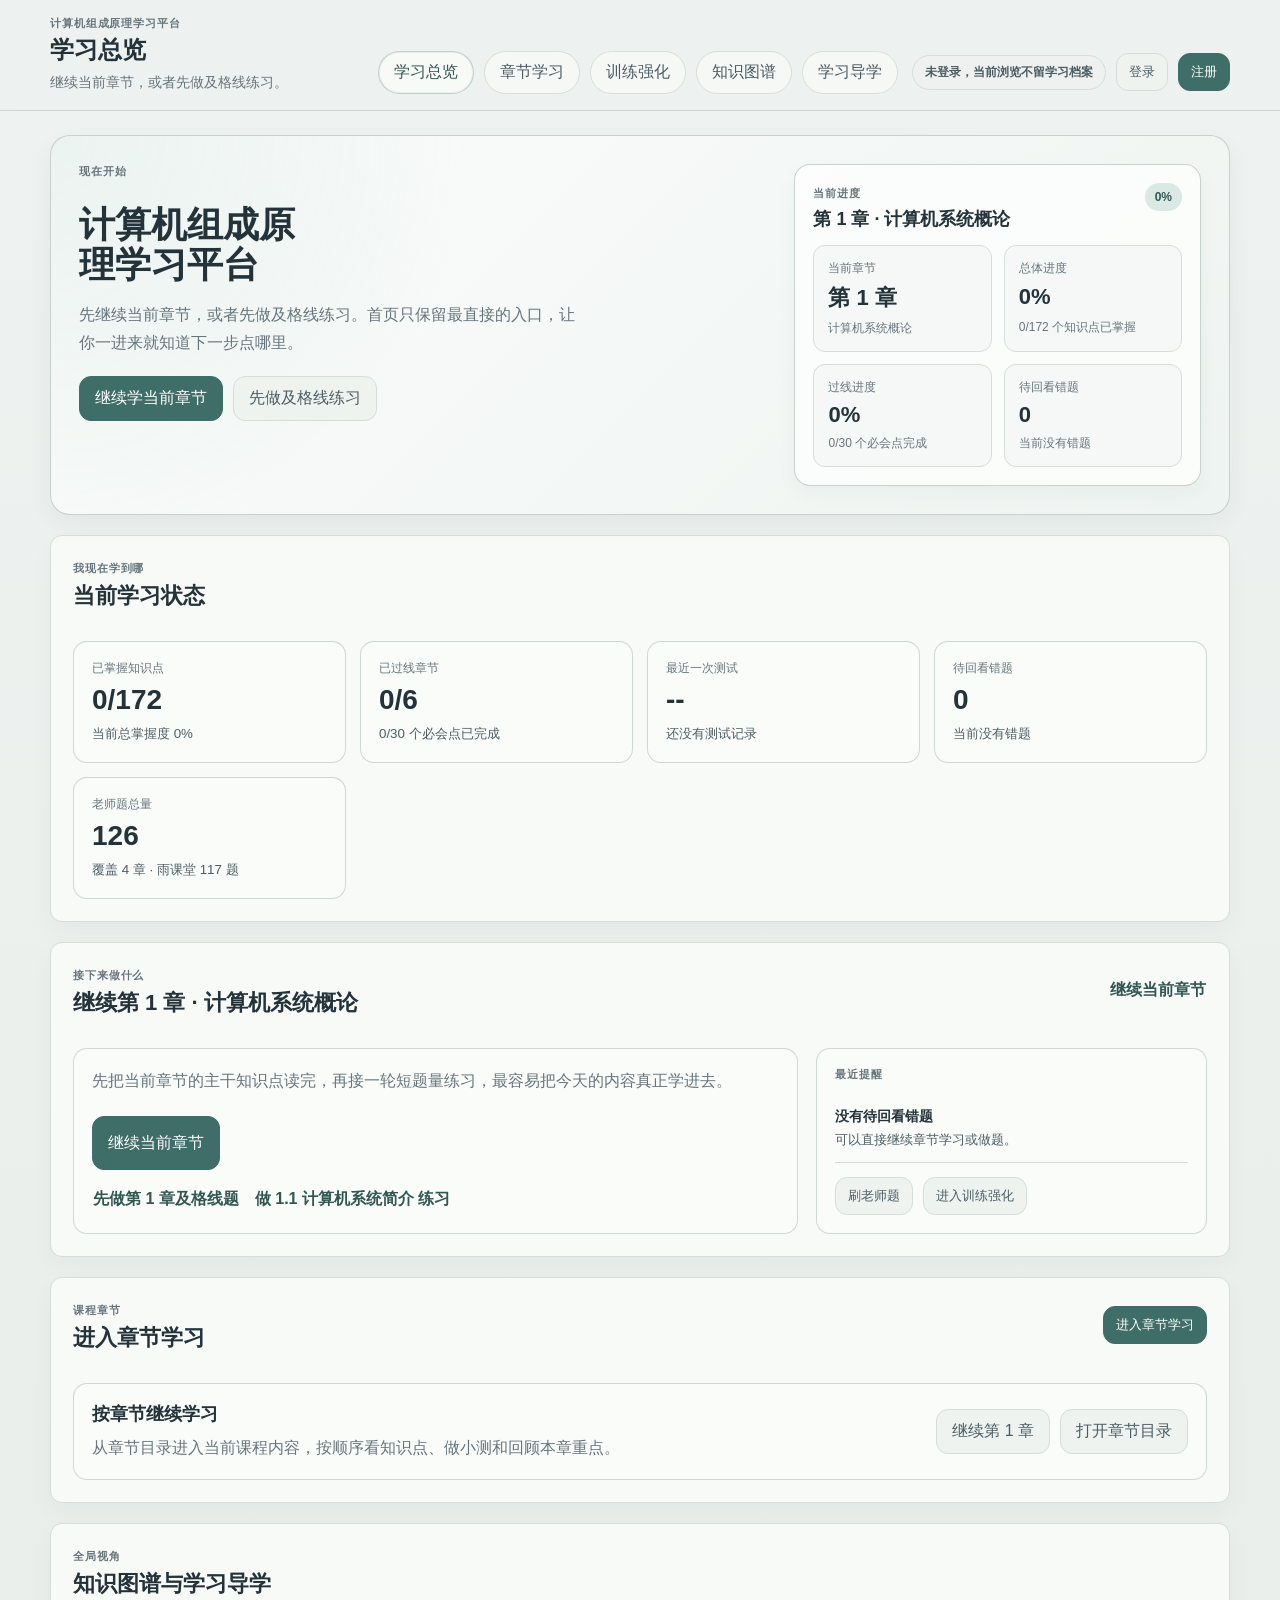
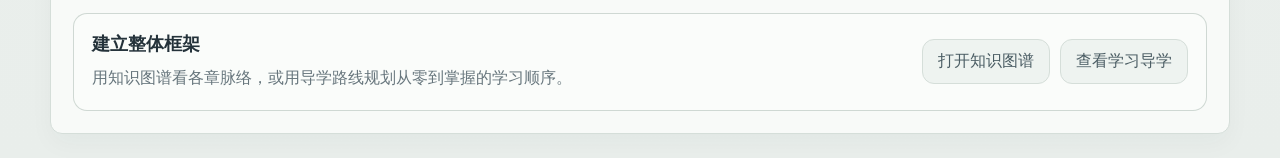
==== commit 34d7a828: "fix: 强制刷新老师题缓存并在首页显示126题总量 旧版 app.js 被浏览器长期缓存导致仍显示74题、章节筛选缺第6章。  Co-authored-by: Cursor <cursoragent" ====
--- a/index.html
+++ b/index.html
@@ -9,8 +9,10 @@
     />
     <meta name="theme-color" content="#0f172a" />
     <title>计算机组成原理学习平台</title>
-    <link rel="icon" href="./favicon.svg" type="image/svg+xml" />
-    <link rel="alternate icon" href="./favicon.ico" />
+    <link rel="icon" href="./site-icon-v2.svg" type="image/svg+xml" />
+    <link rel="icon" href="./site-icon-v2-192.png" type="image/png" sizes="192x192" />
+    <link rel="shortcut icon" href="./site-icon-v2.ico" />
+    <link rel="alternate icon" href="./site-icon-v2.ico" />
     <link rel="manifest" href="./manifest.json" />
     <link rel="stylesheet" href="./styles.css" />
   </head>
@@ -22,6 +24,6 @@
         <main id="page" class="page" aria-live="polite"></main>
       </div>
     </div>
-    <script type="module" src="./app.js"></script>
+    <script type="module" src="./app.js?v=20260612b"></script>
   </body>
 </html>
--- a/styles.css
+++ b/styles.css
@@ -610,6 +610,127 @@
 .mini-wrong-row.empty strong {
   color: var(--ink);
 }
+/* ── Wrongbook per-option explanation ── */
+.wrongbook-options {
+  list-style: none;
+  padding-left: 0;
+  display: grid;
+  gap: 10px;
+}
+.wrongbook-option {
+  padding: 14px;
+  border-radius: var(--radius-sm);
+  border: 1px solid var(--line);
+  background: var(--surface);
+  border-left: 4px solid var(--line-strong);
+}
+.wrongbook-option.is-user {
+  background: #fef0f2;
+  border-left: 5px solid #d94f5c;
+  box-shadow: inset 0 0 0 1px rgba(217, 79, 92, 0.12);
+}
+.wrongbook-option.is-correct {
+  background: var(--green-soft);
+  border-left: 5px solid var(--green);
+}
+.wrongbook-option.is-both {
+  background: var(--green-soft);
+  border-left: 5px solid var(--green);
+}
+.wrongbook-option-row {
+  display: flex;
+  align-items: center;
+  gap: 10px;
+}
+.wrongbook-option-label {
+  font-family: monospace;
+  font-weight: 700;
+  font-size: 14px;
+  min-width: 22px;
+  color: var(--ink);
+}
+.wrongbook-option.is-user .wrongbook-option-label {
+  color: #c03b46;
+}
+.wrongbook-option-text {
+  flex: 1;
+  font-size: 14px;
+  color: var(--ink);
+}
+.wrongbook-option.is-user .wrongbook-option-text {
+  color: #a03842;
+}
+.wrongbook-tag {
+  display: inline-flex;
+  align-items: center;
+  padding: 3px 10px;
+  border-radius: 999px;
+  font-size: 12px;
+  font-weight: 600;
+  flex-shrink: 0;
+}
+.wrongbook-tag.tag-user {
+  background: #fef0f2;
+  color: #c03b46;
+  border: 1px solid #e8a0a6;
+  font-weight: 700;
+}
+.wrongbook-tag.tag-correct {
+  background: var(--green-soft);
+  color: var(--green);
+  border: 1px solid var(--green);
+}
+.wrongbook-option-explain {
+  margin: 8px 0 0 32px;
+  padding: 8px 12px;
+  font-size: 13px;
+  color: var(--muted);
+  line-height: 1.6;
+  border-left: 3px solid var(--line);
+  background: var(--surface-alt);
+  border-radius: 0 var(--radius-sm) var(--radius-sm) 0;
+}
+/* ── Wrongbook answer bar (judge/fill questions without options) ── */
+.wrongbook-answer-bar {
+  display: flex;
+  align-items: center;
+  gap: 8px;
+  padding: 12px 14px;
+  border-radius: var(--radius-sm);
+  border: 1px solid var(--line);
+  background: var(--surface);
+  flex-wrap: wrap;
+}
+.wrongbook-answer-label {
+  font-size: 13px;
+  color: var(--muted);
+}
+.wrongbook-answer-val {
+  font-size: 15px;
+  padding: 3px 12px;
+  border-radius: 999px;
+  font-weight: 700;
+}
+.wrongbook-answer-val.is-user {
+  background: #fef0f2;
+  color: #c03b46;
+  border: 1px solid #e8a0a6;
+}
+.wrongbook-answer-val.is-correct {
+  background: var(--green-soft);
+  color: var(--green);
+  border: 1px solid var(--green);
+}
+/* ── Fallback notice when userAnswer doesn't match any option label ── */
+.wrongbook-user-notice {
+  margin: 0 0 6px 0;
+  padding: 6px 12px;
+  font-size: 13px;
+  color: #c03b46;
+  background: #fef0f2;
+  border-radius: var(--radius-sm);
+  border: 1px solid #e8a0a6;
+}
 .next-side-actions {
   display: flex;
   flex-wrap: wrap;
@@ -1016,6 +1137,10 @@
   background: #e5efea;
   color: var(--primary-strong);
 }
+.chip-btn.active {
+  background: var(--primary);
+  color: #fff;
+}
 .quiz-flow-head {
   display: flex;
   align-items: center;
@@ -1064,6 +1189,81 @@
 }
 .feedback.correct { background: var(--green-soft); color: var(--green); }
 .feedback.wrong { background: var(--rose-soft); color: var(--rose); }
+/* ── Option flag button ── */
+.option-row {
+  display: flex;
+  gap: 8px;
+  align-items: stretch;
+}
+.option-row .option-btn {
+  flex: 1;
+}
+.option-flag-btn {
+  flex-shrink: 0;
+  width: 36px;
+  border: 1px solid var(--line);
+  background: #fbfcfb;
+  color: var(--muted);
+  border-radius: 10px;
+  cursor: pointer;
+  font-size: 15px;
+  font-weight: 700;
+  display: flex;
+  align-items: center;
+  justify-content: center;
+  transition: all 0.15s;
+}
+.option-flag-btn:hover {
+  border-color: var(--amber);
+  color: var(--amber);
+  background: #fffaf0;
+}
+.option-flag-btn.flagged {
+  background: #fff7ed;
+  border-color: var(--amber);
+  color: var(--amber);
+  box-shadow: inset 0 0 0 1px rgba(217, 150, 49, 0.15);
+}
+/* ── Guessed row ── */
+.guessed-row {
+  margin-top: 8px;
+  text-align: right;
+}
+.guessed-row .btn {
+  font-size: 12px;
+  opacity: 0.65;
+}
+.guessed-row .btn:hover {
+  opacity: 1;
+}
+/* ── Review list ── */
+.review-guessed-banner {
+  margin: 0 0 10px 0;
+  padding: 6px 12px;
+  font-size: 13px;
+  font-weight: 600;
+  color: #b85c10;
+  background: #fff8f0;
+  border-left: 4px solid var(--amber);
+  border-radius: 6px;
+}
+.wrongbook-option.review-flagged {
+  background: #fff8f0;
+  border-left: 5px solid var(--amber);
+  box-shadow: inset 0 0 0 1px rgba(217, 150, 49, 0.12);
+}
+.wrongbook-option.review-flagged .wrongbook-option-label {
+  color: #b85c10;
+}
+.wrongbook-option.review-flagged .wrongbook-option-text {
+  color: #8b6914;
+}
+.wrongbook-tag.review-tag {
+  background: #fff8f0;
+  color: #b85c10;
+  border: 1px solid #e8c878;
+  font-weight: 700;
+}
 .score-box {
   margin-top: 18px;
   display: flex;
@@ -1603,6 +1803,181 @@
 
 .teacher-empty-state p {
   margin: 0;
+}
+
+.graph-stack,
+.guide-stack {
+  display: grid;
+  gap: 18px;
+}
+
+.graph-part-block + .graph-part-block {
+  margin-top: 18px;
+}
+
+.graph-part-title {
+  margin: 0 0 10px;
+  font-size: 14px;
+  color: var(--primary-strong);
+}
+
+.graph-chapter-chips {
+  display: flex;
+  flex-wrap: wrap;
+  gap: 8px;
+}
+
+.graph-flow-block {
+  margin-top: 22px;
+  padding-top: 18px;
+  border-top: 1px solid var(--line);
+}
+
+.graph-flow-row {
+  display: flex;
+  flex-wrap: wrap;
+  align-items: center;
+  gap: 8px;
+}
+
+.graph-flow-chip {
+  display: inline-flex;
+  align-items: center;
+  padding: 7px 12px;
+  border-radius: 999px;
+  background: rgba(108, 92, 231, 0.08);
+  color: var(--primary-strong);
+  font-size: 13px;
+  font-weight: 600;
+}
+
+.graph-flow-arrow {
+  color: var(--muted);
+  font-size: 14px;
+}
+
+.graph-flow-note {
+  margin: 10px 0 0;
+  color: var(--muted);
+  font-size: 13px;
+}
+
+.graph-image-frame {
+  margin: 18px 0 0;
+  padding: 14px;
+  border-radius: 16px;
+  background: #f8faf9;
+  border: 1px solid var(--line);
+}
+
+.graph-image-frame img {
+  display: block;
+  width: 100%;
+  height: auto;
+  border-radius: 12px;
+}
+
+.graph-image-frame figcaption {
+  margin-top: 10px;
+  text-align: center;
+  color: var(--muted);
+  font-size: 13px;
+}
+
+.graph-empty-note {
+  display: grid;
+  gap: 6px;
+  margin-top: 16px;
+  padding: 16px 18px;
+  border-radius: 14px;
+  background: rgba(15, 23, 42, 0.04);
+}
+
+.graph-empty-note strong {
+  color: var(--primary-strong);
+}
+
+.graph-empty-note span {
+  color: var(--muted);
+  font-size: 14px;
+}
+
+.graph-section-outline {
+  margin-top: 18px;
+}
+
+.guide-path {
+  display: grid;
+  gap: 0;
+  margin-top: 8px;
+}
+
+.guide-path-card {
+  display: grid;
+  grid-template-columns: 44px 1fr;
+  gap: 14px;
+  padding: 18px;
+  border-radius: 16px;
+  background: linear-gradient(180deg, #fafcfb 0%, #f4f7f5 100%);
+  border: 1px solid var(--line);
+}
+
+.guide-path-card.active {
+  border-color: rgba(108, 92, 231, 0.35);
+  box-shadow: 0 10px 24px rgba(15, 23, 42, 0.05);
+}
+
+.guide-path-step {
+  display: grid;
+  place-items: center;
+  width: 44px;
+  height: 44px;
+  border-radius: 999px;
+  background: var(--primary);
+  color: #fff;
+  font-weight: 700;
+}
+
+.guide-path-body h4 {
+  margin: 0 0 8px;
+}
+
+.guide-path-body p {
+  margin: 0 0 8px;
+  color: var(--text);
+  line-height: 1.6;
+}
+
+.guide-path-chapters {
+  font-size: 12px;
+  color: var(--muted);
+  font-weight: 500;
+}
+
+.guide-path-tip {
+  color: #b7791f !important;
+}
+
+.guide-path-line {
+  width: 2px;
+  height: 18px;
+  margin-left: 39px;
+  background: rgba(108, 92, 231, 0.25);
+}
+
+.guide-highlights-panel .chapter-guide-card {
+  padding: 18px;
+  border-radius: 16px;
+  background: linear-gradient(180deg, #fafcfb 0%, #f4f7f5 100%);
+  border: 1px solid var(--line);
+}
+
+.guide-highlights-panel .chapter-guide-card h4 {
+  margin: 0 0 8px;
+}
+
+.overview-map-entry {
+  margin-top: 0;
 }
 
 @media (max-width: 1180px) {
